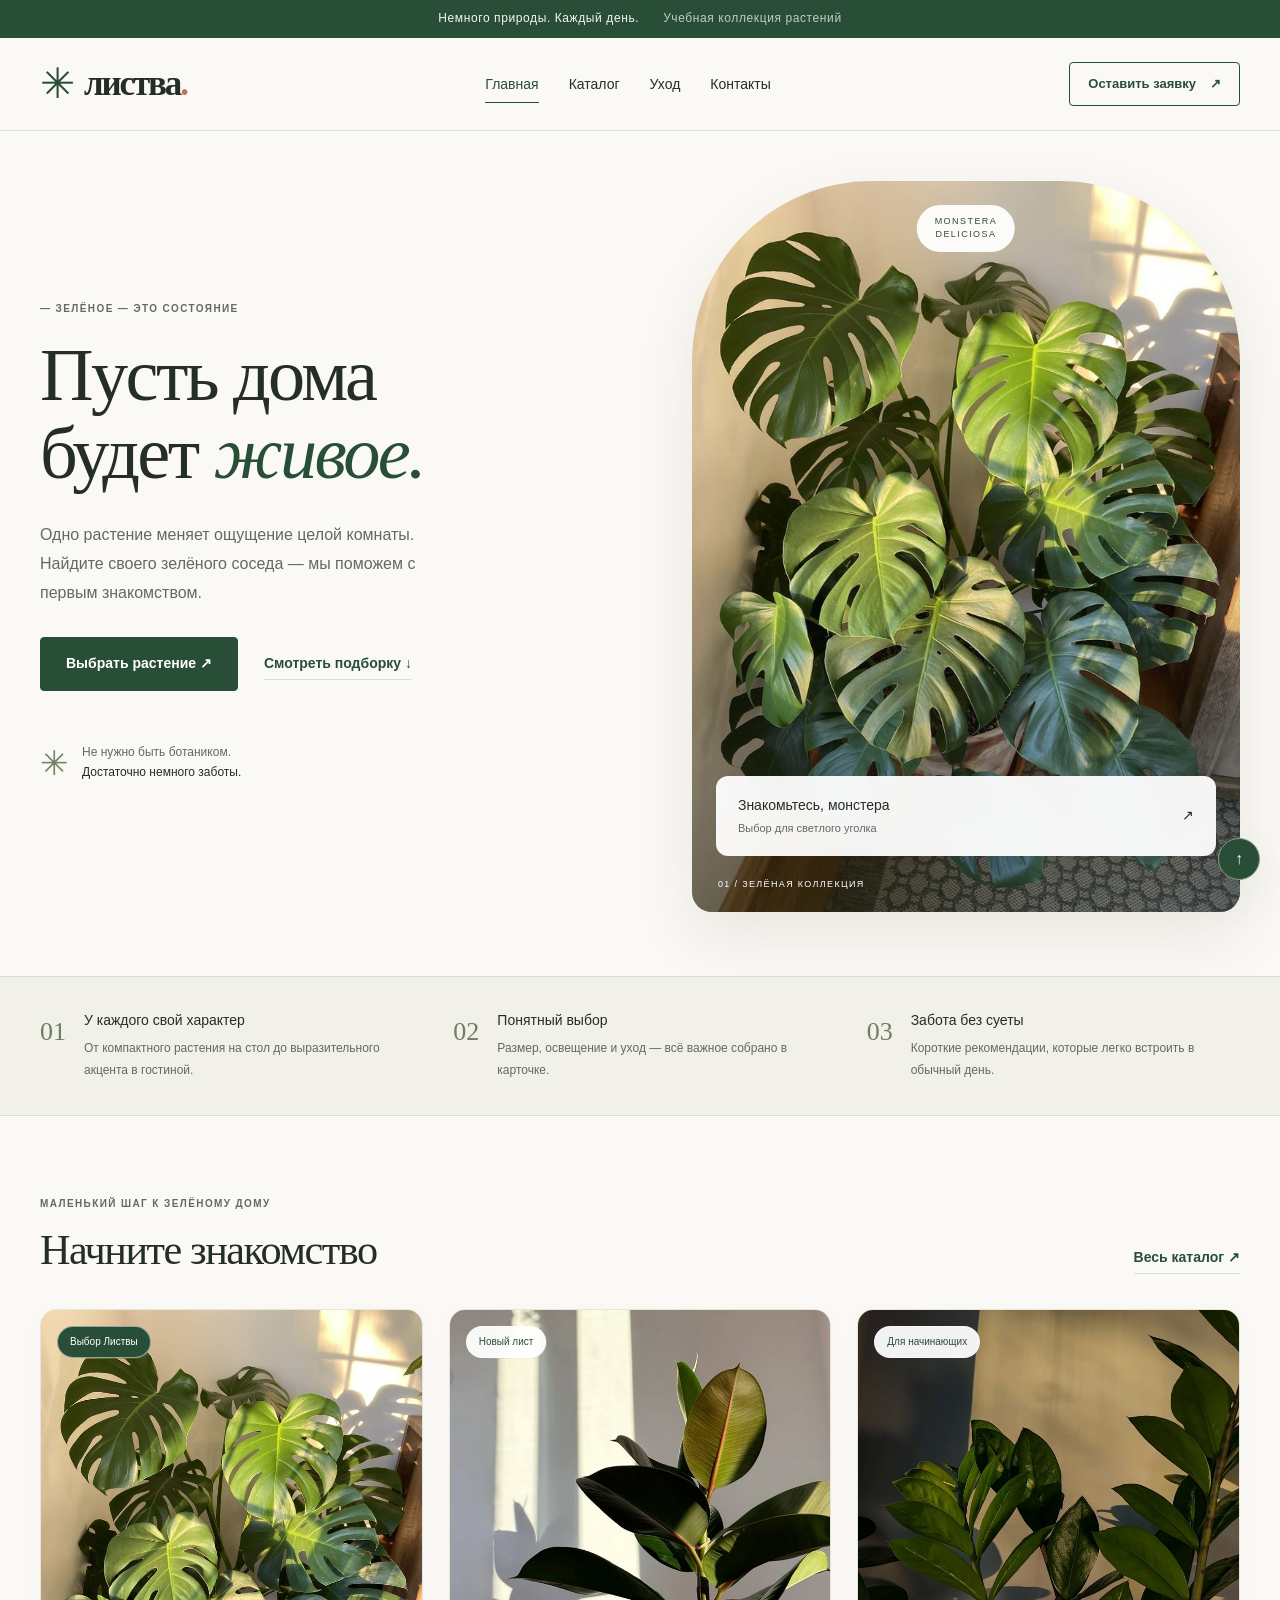
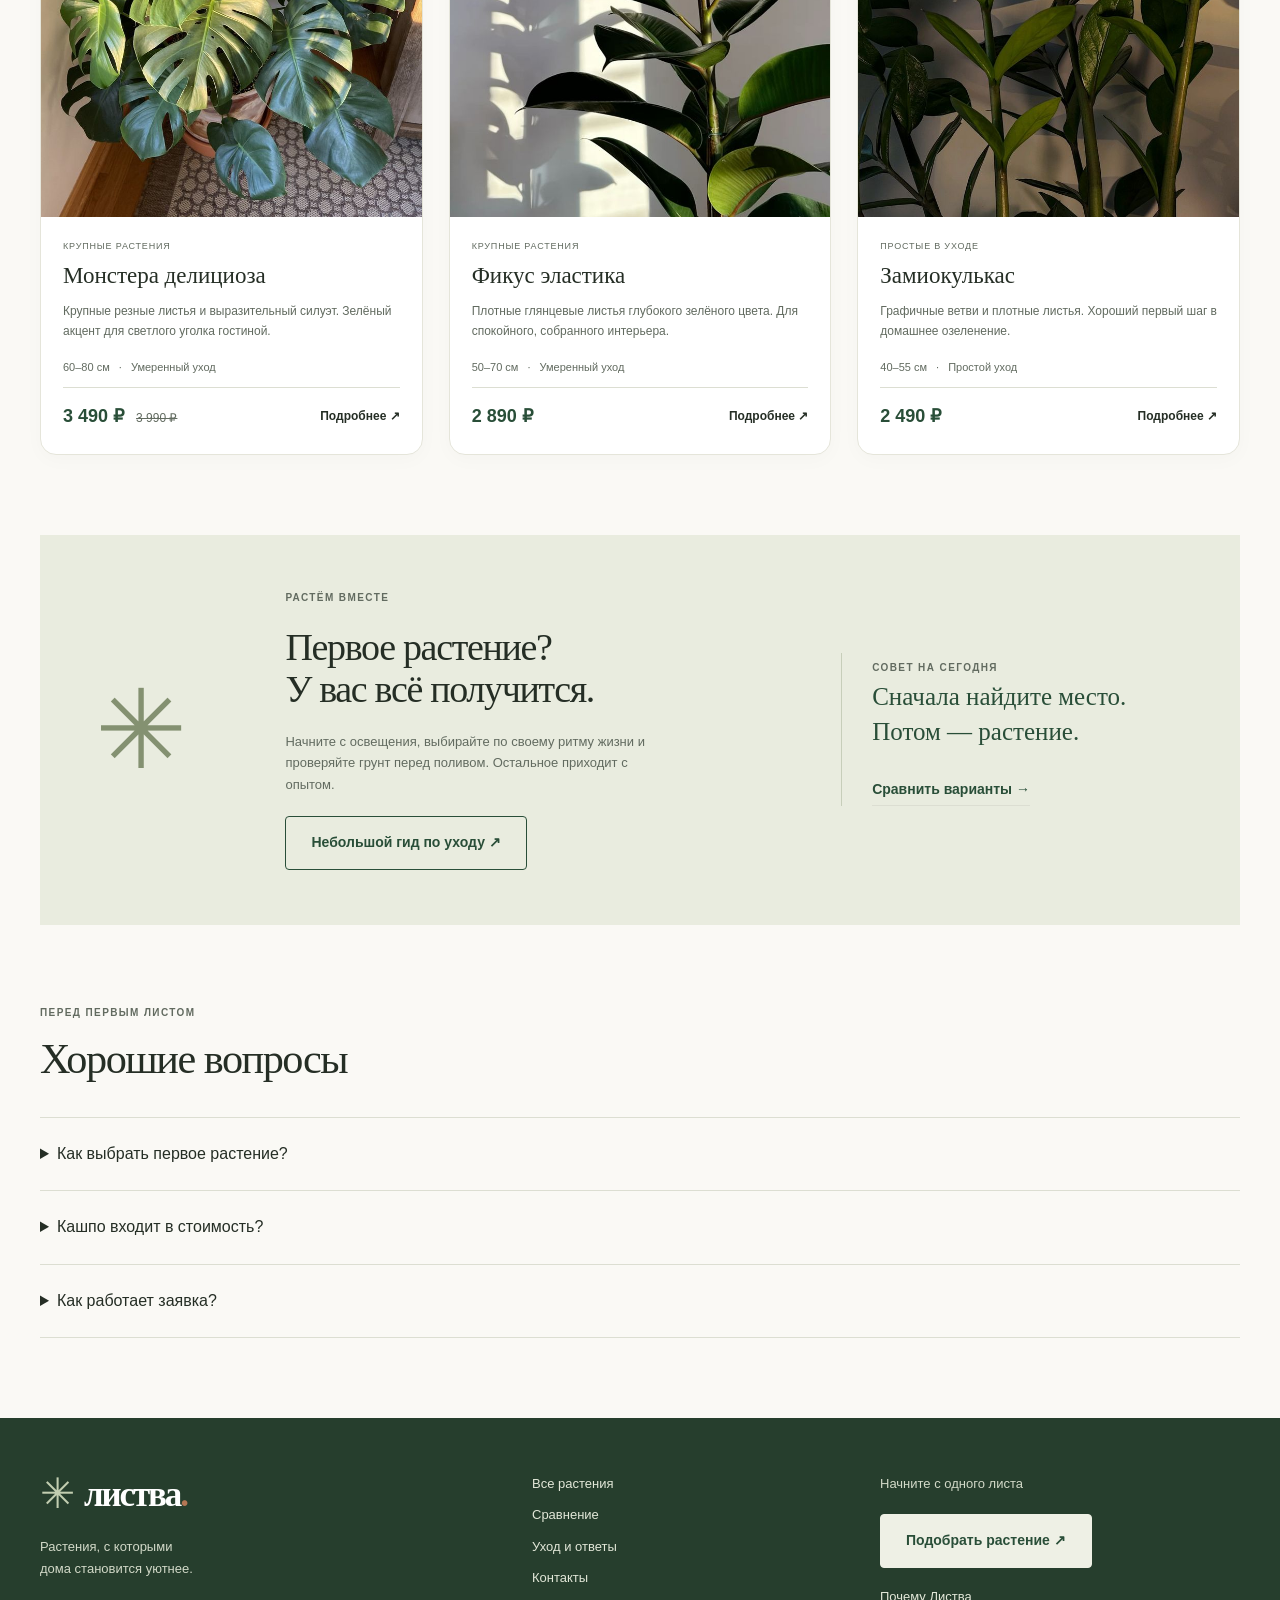
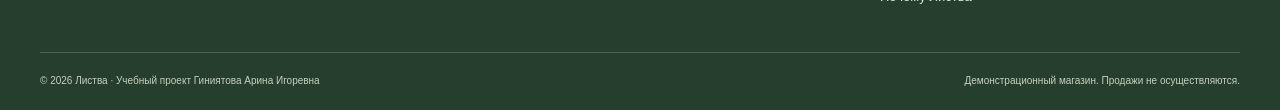
==== index.html @ b4ad2ac4 "Import current HTML and CSS Listva shop from coursework 1" ====
<!DOCTYPE html>
<html lang="ru"><head><meta charset="utf-8"><meta name="viewport" content="width=device-width, initial-scale=1"><title>Растения для вашего дома — Листва</title><meta name="description" content="Листва: учебный магазин комнатных растений. Каталог, рекомендации по уходу и форма заявки."><link rel="icon" href="images/favicon.svg" type="image/svg+xml"><link rel="stylesheet" href="css/style.css"><script src="js/main.js" defer></script></head>
<body id="top"><a class="skip-link" href="#main">Перейти к содержимому</a><div class="announcement">Немного природы. Каждый день. <span>Учебная коллекция растений</span></div><header class="site-header"><div class="container site-header__inner"><a class="brand" href="index.html" aria-label="Листва — на главную"><span class="brand__mark" aria-hidden="true">✳</span> листва<span class="brand__dot">.</span></a><nav class="site-nav" aria-label="Основная навигация"><ul class="site-nav__list"><li><a class="site-nav__link site-nav__link--active" href="index.html" aria-current="page">Главная</a></li><li><a class="site-nav__link" href="catalog.html">Каталог</a></li><li><a class="site-nav__link" href="care.html">Уход</a></li><li><a class="site-nav__link" href="contacts.html">Контакты</a></li></ul></nav><a class="button button--small button--outline" href="order.html">Оставить заявку <span aria-hidden="true">↗</span></a></div></header>
<main id="main"><section class="hero container"><div class="hero__content"><p class="eyebrow"><span aria-hidden="true">—</span> Зелёное — это состояние</p><h1>Пусть дома<br>будет <em>живое.</em></h1><p class="hero__description">Одно растение меняет ощущение целой комнаты. Найдите своего зелёного соседа — мы поможем с первым знакомством.</p><div class="hero__actions"><a class="button" href="catalog.html">Выбрать растение ↗</a><a class="text-link" href="#popular">Смотреть подборку ↓</a></div><div class="hero__note"><span class="hero__note-icon" aria-hidden="true">✳</span><p>Не нужно быть ботаником.<br><strong>Достаточно немного заботы.</strong></p></div></div><div class="hero__art"><span class="hero__art-label">MONSTERA<br>DELICIOSA</span><img class="plant-photo" src="images/monstera.png" width="750" height="1000" alt="Монстера делициоза" data-plant-photo="monstera" decoding="async" fetchpriority="high"><a class="hero__plant-label" href="product.html"><span>Знакомьтесь, монстера<small>Выбор для светлого уголка</small></span><span aria-hidden="true">↗</span></a><span class="hero__art-index">01 / ЗЕЛЁНАЯ КОЛЛЕКЦИЯ</span></div></section><section class="advantages" id="advantages"><div class="container advantages__grid"><h2 class="visually-hidden">Почему Листва</h2><article class="advantage"><span class="advantage__number">01</span><div><h3>У каждого свой характер</h3><p>От компактного растения на стол до выразительного акцента в гостиной.</p></div></article><article class="advantage"><span class="advantage__number">02</span><div><h3>Понятный выбор</h3><p>Размер, освещение и уход — всё важное собрано в карточке.</p></div></article><article class="advantage"><span class="advantage__number">03</span><div><h3>Забота без суеты</h3><p>Короткие рекомендации, которые легко встроить в обычный день.</p></div></article></div></section><section class="section container" id="popular"><div class="section-heading"><div><p class="eyebrow">Маленький шаг к зелёному дому</p><h2>Начните знакомство</h2></div><a class="text-link" href="catalog.html">Весь каталог <span aria-hidden="true">↗</span></a></div><div class="product-grid"><article class="product-card product-card--special"><a class="product-card__image-link" href="product.html"><img class="plant-photo" src="images/monstera.png" alt="Монстера делициоза" width="750" height="1000" loading="lazy" data-plant-photo="monstera" decoding="async"><span class="product-card__badge">Выбор Листвы</span></a><div class="product-card__body"><p class="product-card__category">Крупные растения</p><h3 class="product-card__title"><a href="product.html">Монстера делициоза</a></h3><p class="product-card__description">Крупные резные листья и выразительный силуэт. Зелёный акцент для светлого уголка гостиной.</p><p class="product-card__meta">60–80 см <span aria-hidden="true">·</span> Умеренный уход</p><div class="product-card__bottom"><p class="product-card__price">3 490 ₽ <del>3 990 ₽</del></p><a class="product-card__more" href="product.html" aria-label="Подробнее: Монстера делициоза">Подробнее ↗</a></div></div></article><article class="product-card"><a class="product-card__image-link" href="product-ficus.html"><img class="plant-photo" src="images/ficus.png" alt="Фикус эластика" width="736" height="1308" loading="lazy" data-plant-photo="ficus" decoding="async"><span class="product-card__badge">Новый лист</span></a><div class="product-card__body"><p class="product-card__category">Крупные растения</p><h3 class="product-card__title"><a href="product-ficus.html">Фикус эластика</a></h3><p class="product-card__description">Плотные глянцевые листья глубокого зелёного цвета. Для спокойного, собранного интерьера.</p><p class="product-card__meta">50–70 см <span aria-hidden="true">·</span> Умеренный уход</p><div class="product-card__bottom"><p class="product-card__price">2 890 ₽ </p><a class="product-card__more" href="product-ficus.html" aria-label="Подробнее: Фикус эластика">Подробнее ↗</a></div></div></article><article class="product-card"><a class="product-card__image-link" href="product-zamioculcas.html"><img class="plant-photo" src="images/zamioculcas.png" alt="Замиокулькас" width="736" height="1308" loading="lazy" data-plant-photo="zamioculcas" decoding="async"><span class="product-card__badge">Для начинающих</span></a><div class="product-card__body"><p class="product-card__category">Простые в уходе</p><h3 class="product-card__title"><a href="product-zamioculcas.html">Замиокулькас</a></h3><p class="product-card__description">Графичные ветви и плотные листья. Хороший первый шаг в домашнее озеленение.</p><p class="product-card__meta">40–55 см <span aria-hidden="true">·</span> Простой уход</p><div class="product-card__bottom"><p class="product-card__price">2 490 ₽ </p><a class="product-card__more" href="product-zamioculcas.html" aria-label="Подробнее: Замиокулькас">Подробнее ↗</a></div></div></article></div></section><section class="care-promo container"><div class="care-promo__symbol" aria-hidden="true">✳</div><div><p class="eyebrow">Растём вместе</p><h2>Первое растение?<br>У вас всё получится.</h2><p>Начните с освещения, выбирайте по своему ритму жизни и проверяйте грунт перед поливом. Остальное приходит с опытом.</p><a class="button button--outline" href="care.html">Небольшой гид по уходу ↗</a></div><aside class="care-promo__aside"><span class="eyebrow">Совет на сегодня</span><p>Сначала найдите место.<br>Потом — растение.</p><a class="text-link" href="compare.html">Сравнить варианты →</a></aside></section><section class="section container"><div class="section-heading"><div><p class="eyebrow">Перед первым листом</p><h2>Хорошие вопросы</h2></div></div><div class="faq"><details class="faq__item"><summary>Как выбрать первое растение?</summary><p>Начните с места: оцените освещение, свободное пространство и то, как часто вы готовы проверять грунт. В каталоге есть отдельная подборка растений с простым уходом.</p></details><details class="faq__item"><summary>Кашпо входит в стоимость?</summary><p>В демонстрационном каталоге указана цена растения в транспортировочном горшке. Декоративное кашпо на фотографии показано как пример оформления.</p></details><details class="faq__item"><summary>Как работает заявка?</summary><p>Выберите растение и заполните форму. Это учебный сайт: данные никуда не отправляются, реальный заказ и оплата не создаются.</p></details></div></section></main><footer class="site-footer" id="contacts"><div class="container site-footer__grid"><div><a class="brand brand--light" href="index.html"><span class="brand__mark" aria-hidden="true">✳</span> листва<span class="brand__dot">.</span></a><p>Растения, с которыми<br>дома становится уютнее.</p></div><nav aria-label="Навигация в подвале"><a href="catalog.html">Все растения</a><a href="compare.html">Сравнение</a><a href="care.html">Уход и ответы</a><a href="contacts.html">Контакты</a></nav><div><p class="site-footer__title">Начните с одного листа</p><a class="button button--light" href="order.html">Подобрать растение ↗</a><a href="index.html#advantages">Почему Листва</a></div></div><div class="container site-footer__bottom"><span>© 2026 Листва · Учебный проект Гиниятова Арина Игоревна</span><span>Демонстрационный магазин. Продажи не осуществляются.</span></div></footer><a href="#top" class="back-top" aria-label="Наверх">↑</a><dialog class="info-dialog" id="delivery-dialog" aria-labelledby="delivery-title"><form method="dialog"><button class="info-dialog__close" aria-label="Закрыть окно">×</button></form><p class="eyebrow">Всё начинается с выбора</p><h2 id="delivery-title">Как получить растение</h2><ol class="steps"><li>Посмотрите каталог и сравните условия ухода.</li><li>Откройте форму и выберите растение.</li><li>Проверьте заполнение учебной заявки.</li></ol><p>Это демонстрация интерфейса. Доставки, оплаты и отправки заявки нет.</p><a class="button" href="order.html">Перейти к заявке ↗</a></dialog></body></html>
---- css/style.css ----
/* Листва · КР №1. Собственная раскладка на Flexbox и Grid, без фреймворков. */
:root {
  --color-bg: #faf9f5;
  --color-surface: #fff;
  --color-text: #252e25;
  --color-muted: #626b60;
  --color-primary: #294e38;
  --color-primary-dark: #193824;
  --color-sage: #e9ecdf;
  --color-border: #dcded2;
  --color-accent: #b47654;
  --space-sm: 8px;
  --space-md: 16px;
  --space-lg: 24px;
  --space-xl: 48px;
  --radius-sm: 4px;
  --radius-md: 12px;
  --shadow: 0 15px 50px #20382314;
}
*, *::before, *::after { box-sizing: border-box; }
html { scroll-behavior: smooth; scroll-padding-top: 110px; }
body { margin: 0; background: var(--color-bg); color: var(--color-text); font: 16px/1.65 Arial, Helvetica, sans-serif; }
body:has(dialog:modal) { overflow: hidden; }
h1, h2, h3, p { margin-top: 0; }
h1, h2 { font-family: Georgia, 'Times New Roman', serif; font-weight: 400; line-height: 1.12; letter-spacing: -.035em; }
h2 { font-size: clamp(30px, 3.3vw, 45px); }
h3 { line-height: 1.4; }
em { color: var(--color-primary); font-weight: 400; }
a { color: inherit; text-underline-offset: 5px; }
a:hover { color: var(--color-primary); }
button, input, select, textarea { font: inherit; }
button { cursor: pointer; }
img { display: block; max-width: 100%; height: auto; }
.plant-photo { object-position: var(--photo-position, 50% 50%); }
.plant-photo[data-plant-photo="monstera"] { --photo-position: 50% 45%; }
.plant-photo[data-plant-photo="ficus"] { --photo-position: 58% 52%; }
.plant-photo[data-plant-photo="zamioculcas"] { --photo-position: 50% 40%; }
.plant-photo[data-plant-photo="sansevieria"] { --photo-position: 50% 18%; }
.plant-photo[data-plant-photo="palm"] { --photo-position: 50% 35%; }
.plant-photo[data-plant-photo="pothos"] { --photo-position: 50% 22%; }
:focus-visible { outline: 3px solid var(--color-accent); outline-offset: 5px; }
button:disabled, input:disabled, .button--disabled { opacity: .6; cursor: not-allowed; }
::selection { background: #d7dfc7; }
.container { width: min(1240px, calc(100% - 80px)); margin-inline: auto; }
.visually-hidden { position: absolute; width: 1px; height: 1px; padding: 0; overflow: hidden; clip-path: inset(50%); white-space: nowrap; }
.skip-link { position: fixed; left: 16px; top: -100px; padding: 12px 20px; background: #fff; z-index: 50; }
.skip-link:focus { top: 12px; }
.announcement { padding: 9px 24px; background: var(--color-primary); color: #f6f6ee; text-align: center; font-size: 12px; letter-spacing: .05em; }
.announcement span { margin-left: 20px; opacity: .75; }
.site-header { position: sticky; top: 0; z-index: 20; border-bottom: 1px solid var(--color-border); background: #faf9f5f5; }
.site-header__inner { display: flex; gap: 28px; align-items: center; justify-content: space-between; min-height: 92px; }
.brand { display: inline-flex; align-items: center; gap: 8px; text-decoration: none; font: 700 35px/1 Georgia, serif; letter-spacing: -.06em; white-space: nowrap; }
.brand__mark { font: 42px/1 Georgia, serif; color: var(--color-primary); margin-right: 3px; }
.brand__dot { color: var(--color-accent); margin-left: -8px; }
.site-nav__list { display: flex; gap: 30px; list-style: none; padding: 0; margin: 0; }
.site-nav__link { font-size: 14px; text-decoration: none; padding: 10px 0; border-bottom: 1px solid transparent; }
.site-nav__link:hover, .site-nav__link--active { border-color: var(--color-primary); color: var(--color-primary); }
.button { display: inline-flex; align-items: center; justify-content: center; gap: 24px; border: 1px solid var(--color-primary); padding: 16px 25px; background: var(--color-primary); color: #fff; text-decoration: none; border-radius: var(--radius-sm); font-size: 14px; font-weight: 600; line-height: 1.4; transition: background .2s, transform .2s; }
.button:hover { background: var(--color-primary-dark); color: #fff; transform: translateY(-2px); }
.button--small { padding: 12px 18px; gap: 14px; font-size: 13px; }
.button--outline { background: transparent; color: var(--color-primary); }
.button--light { color: var(--color-primary); background: #eef0e5; border-color: #eef0e5; }
.button--light:hover { background: #fff; color: var(--color-primary); }
.text-link { display: inline-block; border: none; border-bottom: 1px solid var(--color-border); padding: 5px 0; background: none; color: var(--color-primary); text-decoration: none; font-size: 14px; font-weight: 600; line-height: 1.5; }
.text-link:hover { border-color: var(--color-primary); }
.eyebrow { color: var(--color-muted); text-transform: uppercase; letter-spacing: .14em; font-size: 10px; font-weight: 600; line-height: 1.6; margin-bottom: 20px; }
.hero { display: grid; grid-template-columns: 1.08fr 1fr; gap: 60px; align-items: center; padding-block: 50px 64px; }
.hero h1 { font-size: clamp(52px, 5.8vw, 82px); line-height: 1.05; margin-bottom: 28px; }
.hero__description { max-width: 430px; color: var(--color-muted); font-size: 16px; line-height: 1.8; }
.hero__actions { display: flex; gap: 26px; align-items: center; flex-wrap: wrap; margin-top: 30px; }
.hero__note { display: flex; align-items: center; gap: 14px; font-size: 12px; color: var(--color-muted); margin-top: 44px; }
.hero__note p { margin: 0; }
.hero__note strong { font-weight: 400; color: var(--color-text); }
.hero__note-icon { font-size: 34px; color: #758465; }
.hero__art { position: relative; isolation: isolate; background: var(--color-sage); border-radius: 180px 180px 20px 20px; overflow: hidden; box-shadow: 0 24px 60px #44351d18; }
.hero__art::after { content: ''; position: absolute; inset: 50% 0 0; background: linear-gradient(transparent, #18261880); pointer-events: none; }
.hero__art img { width: 100%; aspect-ratio: 3 / 4; object-fit: cover; }
.hero__art-label { position: absolute; left: 50%; top: 24px; transform: translateX(-50%); z-index: 1; padding: 10px 18px; border-radius: 40px; background: #fffffff0; font-size: 9px; letter-spacing: .16em; color: var(--color-primary); line-height: 1.5; text-align: center; }
.hero__plant-label { position: absolute; z-index: 1; bottom: 56px; left: 24px; right: 24px; display: flex; align-items: center; justify-content: space-between; background: #fffffff2; padding: 18px 22px; text-decoration: none; font-size: 14px; border-radius: 12px; box-shadow: var(--shadow); backdrop-filter: blur(12px); }
.hero__plant-label small { display: block; color: var(--color-muted); font-size: 11px; margin-top: 2px; }
.hero__art-index { position: absolute; z-index: 1; left: 26px; bottom: 20px; font-size: 9px; letter-spacing: .15em; color: #fff; }
.advantages { padding: 34px 0; border-block: 1px solid var(--color-border); background: #f1f1e9; }
.advantages__grid { display: grid; grid-template-columns: repeat(3, 1fr); gap: 40px; }
.advantage { display: flex; gap: 18px; }
.advantage__number { font-family: Georgia, serif; font-size: 26px; color: #6e7e60; }
.advantage h3 { margin-bottom: 8px; font-size: 14px; font-weight: 500; }
.advantage p { color: var(--color-muted); margin: 0; font-size: 12px; line-height: 1.8; }
.section { padding-block: 80px; }
.section--top { padding-top: 32px; }
.section-heading { display: flex; align-items: flex-end; justify-content: space-between; gap: 24px; margin-bottom: 35px; }
.section-heading h1, .section-heading h2 { margin-bottom: 0; }
.section-heading .eyebrow { margin-bottom: 14px; }
.product-grid { display: grid; grid-template-columns: repeat(3, minmax(0, 1fr)); gap: 26px; }
.product-grid--two { grid-template-columns: repeat(2, minmax(0, 1fr)); }
.product-card { position: relative; min-width: 0; display: flex; flex-direction: column; background: var(--color-surface); border: 1px solid #e5e5da; border-radius: 16px; overflow: hidden; box-shadow: 0 5px 20px #343c2606; transition: transform .3s, box-shadow .3s, border-color .3s; }
.product-card__image-link { position: relative; display: block; background: #e7dfd0; overflow: hidden; }
.product-card__image-link:focus-visible { outline-offset: -5px; }
.product-card__image-link img { width: 100%; aspect-ratio: 3 / 4; object-fit: cover; transition: transform .65s cubic-bezier(.2,.7,.2,1); }
.product-card__badge { position: absolute; left: 16px; top: 16px; padding: 7px 12px; background: #fffffff0; color: var(--color-primary); border: 1px solid #ffffff80; border-radius: 30px; font-size: 10px; backdrop-filter: blur(10px); }
.product-card--special .product-card__badge { background: var(--color-primary); color: #fff; }
.product-card__body { flex: 1; display: flex; flex-direction: column; padding: 22px; }
.product-card__category { color: var(--color-muted); text-transform: uppercase; letter-spacing: .09em; font-size: 9px; margin-bottom: 7px; }
.product-card__title { font: 400 23px/1.3 Georgia, serif; margin-bottom: 10px; }
.product-card__title a { text-decoration: none; }
.product-card__description { color: var(--color-muted); font-size: 12px; line-height: 1.7; margin-bottom: 16px; }
.product-card__meta { font-size: 11px; color: var(--color-muted); margin-top: auto; }
.product-card__meta span { margin-inline: 6px; }
.product-card__bottom { display: flex; flex-wrap: wrap; gap: 8px; justify-content: space-between; align-items: center; border-top: 1px solid var(--color-border); padding-top: 14px; }
.product-card__price { margin: 0; color: var(--color-primary); font-size: 18px; font-weight: 600; }
del { font: 12px Arial, sans-serif; color: var(--color-muted); margin-left: 7px; }
.product-card__more { text-decoration: none; font-size: 12px; font-weight: 600; }
.care-promo { display: grid; grid-template-columns: .35fr 1.2fr .8fr; gap: 40px; align-items: center; background: var(--color-sage); padding: 55px; }
.care-promo__symbol { color: #849171; font-size: 110px; line-height: 1; }
.care-promo h2 { font-size: 38px; margin-bottom: 20px; }
.care-promo p:not(.eyebrow) { color: var(--color-muted); max-width: 390px; font-size: 13px; }
.care-promo .button { margin-top: 8px; }
.care-promo__aside { border-left: 1px solid #c7ceba; padding-left: 30px; }
.care-promo__aside p:not(.eyebrow) { font: 25px/1.4 Georgia, serif; color: var(--color-primary); }
.faq { border-top: 1px solid var(--color-border); }
.faq__item { border-bottom: 1px solid var(--color-border); padding: 23px 0; }
.faq__item summary { cursor: pointer; font-size: 16px; padding-right: 15px; }
.faq__item p { margin: 16px 0 0; max-width: 800px; color: var(--color-muted); font-size: 14px; }
.site-footer { background: #263e2d; color: #f4f4e9; padding: 55px 0 20px; }
.site-footer__grid { display: grid; grid-template-columns: 1.2fr .8fr 1fr; gap: 60px; padding-bottom: 45px; }
.site-footer .brand__mark { color: #c2ceb1; }
.brand--light { color: #fff; }
.site-footer p { font-size: 13px; color: #d2d9c8; margin: 20px 0; }
.site-footer nav { display: flex; flex-direction: column; gap: 10px; align-items: flex-start; }
.site-footer a:not(.brand):not(.button) { color: #e2e7d8; font-size: 13px; text-decoration: none; }
.site-footer a:hover { color: #fff; text-decoration: underline; }
.site-footer__title { margin-top: 0 !important; }
.site-footer__grid > div:last-child > a:last-child { display: block; margin-top: 18px; }
.site-footer__bottom { display: flex; flex-wrap: wrap; gap: 15px; justify-content: space-between; border-top: 1px solid #51614c; padding-top: 20px; font-size: 10px; color: #c7d0bd; }
.back-top { position: fixed; bottom: 20px; right: 20px; z-index: 10; display: grid; place-items: center; width: 42px; height: 42px; background: var(--color-primary); color: #fff; border: 1px solid #8a9b78; border-radius: 50%; text-decoration: none; box-shadow: var(--shadow); }
.back-top:hover { background: var(--color-primary-dark); color: #fff; }
.info-dialog { width: min(530px, calc(100% - 40px)); border: none; border-radius: var(--radius-md); padding: 44px; background: var(--color-bg); color: var(--color-text); box-shadow: var(--shadow); }
.info-dialog::backdrop { background: #17271db3; backdrop-filter: blur(4px); }
.info-dialog h2 { font-size: 34px; }
.info-dialog p:not(.eyebrow) { font-size: 14px; color: var(--color-muted); }
.info-dialog__close { position: absolute; top: 10px; right: 15px; border: none; background: none; font-size: 28px; color: var(--color-primary); }
.steps { padding-left: 21px; color: var(--color-muted); font-size: 14px; }
.steps li { padding-left: 7px; margin-bottom: 18px; }
.breadcrumbs { margin-bottom: 36px; }
.breadcrumbs__list { display: flex; flex-wrap: wrap; gap: 10px; padding: 0; list-style: none; color: var(--color-muted); font-size: 12px; }
.breadcrumbs__list li + li::before { content: '/'; margin-right: 10px; color: #a1a691; }
.breadcrumbs a { text-decoration: none; }
.page-title { font-size: clamp(42px, 4.6vw, 65px); margin-bottom: 24px; }
.page-intro { max-width: 650px; color: var(--color-muted); font-size: 16px; margin-top: 28px; }
.catalog-layout { display: grid; grid-template-columns: 235px minmax(0, 1fr); gap: 45px; margin-top: 48px; align-items: start; }
.catalog-filter { position: sticky; top: 120px; border-top: 1px solid var(--color-border); padding-top: 22px; }
.catalog-filter h2 { font: 500 18px Arial, sans-serif; margin-bottom: 5px; }
.catalog-filter__note { font-size: 11px; color: var(--color-muted); }
.catalog-filter nav { display: flex; flex-direction: column; gap: 14px; margin: 28px 0; }
.catalog-filter nav a { display: flex; justify-content: space-between; text-decoration: none; font-size: 13px; }
.catalog-filter nav span { color: var(--color-muted); font-size: 10px; }
.catalog-filter__static { padding: 18px 0; border: none; border-top: 1px solid var(--color-border); margin: 0; }
.catalog-filter__static legend { font-size: 13px; padding-top: 12px; }
.catalog-filter__static label { display: block; font-size: 12px; margin-bottom: 12px; }
.catalog-filter__static input { accent-color: var(--color-primary); margin-right: 6px; }
.catalog-section { margin-bottom: 60px; }
.catalog-section__heading { margin-bottom: 24px; }
.catalog-section__heading h2 { font-size: 30px; margin-bottom: 8px; }
.catalog-section__heading p { color: var(--color-muted); font-size: 13px; }
.product-detail { display: grid; grid-template-columns: 1fr 1fr; align-items: center; gap: 65px; }
.product-detail__image { position: relative; display: grid; place-items: center; padding: 16px; background: #eee8dc; border: 1px solid #e1dece; border-radius: 20px; box-shadow: 0 18px 48px #44351d0a; }
.product-detail__image img { width: auto; height: auto; max-width: 100%; max-height: 720px; border-radius: 10px; object-fit: contain; }
.product-detail__badge { position: absolute; left: 30px; top: 30px; background: #fffffff0; color: var(--color-primary); font-size: 11px; padding: 7px 13px; border-radius: 30px; backdrop-filter: blur(10px); }
.product-detail .page-title { font-size: clamp(38px, 4vw, 56px); }
.product-detail__lead { color: var(--color-muted); }
.plant-facts { display: flex; flex-wrap: wrap; gap: 10px; margin: 25px 0; }
.plant-facts span { font-size: 11px; padding: 6px 12px; border: 1px solid var(--color-border); border-radius: 50px; }
.product-detail__price { font-size: 30px; margin-bottom: 5px; }
.muted { color: var(--color-muted); font-size: 13px; }
.product-detail__note { background: #eeeee4; margin-block: 30px; padding: 18px 22px; font-size: 13px; }
.product-detail__note p { margin: 8px 0 0; color: var(--color-muted); }
.specifications { position: relative; overflow-x: auto; }
.specifications__table { width: 100%; border-collapse: collapse; text-align: left; font-size: 14px; }
.specifications__table caption { text-align: left; padding: 0 0 18px; color: var(--color-muted); font-size: 12px; }
.specifications__table th, .specifications__table td { padding: 16px 20px; border-bottom: 1px solid var(--color-border); }
.specifications__table thead { background: var(--color-sage); }
.specifications__table th { font-weight: 500; }
.specifications__table tbody tr:nth-child(even) { background: #f0f0e7; }
.specifications__table td { color: var(--color-muted); }
.care-note { background: var(--color-sage); padding: 35px; }
.care-note h2 { font-size: 30px; }
.care-note p { font-size: 14px; max-width: 850px; color: var(--color-muted); }
.order-layout { display: grid; grid-template-columns: minmax(0, 1.5fr) minmax(250px, 1fr); gap: 70px; margin-top: 50px; align-items: start; }
.request-panel { position: static; width: auto; max-width: none; max-height: none; margin: 0; padding: 0; border: none; background: none; color: inherit; }
.request-panel h2 { font: 500 24px Arial, sans-serif; }
.order-form { display: grid; grid-template-columns: 1fr 1fr; gap: 24px 20px; margin-top: 32px; }
.order-form__field { min-width: 0; }
.order-form__field:has(textarea), .order-form__field--full, .order-form__actions { grid-column: 1 / -1; }
.order-form__label { display: block; font-size: 13px; margin-bottom: 8px; }
.order-form__input { display: block; width: 100%; padding: 12px 14px; border: 1px solid #afb6a5; border-radius: var(--radius-sm); background: #fff; color: var(--color-text); font-size: 14px; min-height: 48px; }
.order-form__input:hover { border-color: var(--color-primary); }
.order-form__input:focus-visible { outline: 2px solid var(--color-primary); outline-offset: 2px; }
.order-form__input:user-invalid { border-color: #9e342f; }
.order-form__input::placeholder { color: #73796e; }
textarea.order-form__input { resize: vertical; }
.order-form__hint { display: block; color: var(--color-muted); font-size: 11px; margin-top: 6px; }
.order-form__consent { display: flex; align-items: flex-start; gap: 12px; font-size: 12px; color: var(--color-muted); }
.order-form__consent input { flex-shrink: 0; width: 18px; height: 18px; accent-color: var(--color-primary); margin: 2px 0 0; }
.privacy { font-size: 12px; color: var(--color-muted); }
.privacy summary { cursor: pointer; }
.privacy p { margin: 12px 0 0; }
.order-form__actions { display: flex; flex-wrap: wrap; gap: 20px; align-items: center; }
.order-aside { padding: 38px; background: var(--color-sage); }
.order-aside h2 { font-size: 36px; }
.order-aside__note { font-size: 11px; color: var(--color-muted); border-top: 1px solid #c8cdbb; padding-top: 20px; margin-top: 28px; }
.order-result { background: var(--color-sage); padding: 40px; }
.request-panel[open] + .order-result { display: none; }
.order-result__icon { font-size: 40px; color: var(--color-primary); }
.guide-grid { display: grid; grid-template-columns: repeat(3, minmax(0, 1fr)); gap: 24px; margin-top: 35px; }
.guide-card { background: var(--color-sage); padding: 30px; }
.guide-card h3 { font: 27px/1.2 Georgia, serif; }
.guide-card p:not(.eyebrow) { color: var(--color-muted); font-size: 13px; }
.contact-layout { display: grid; grid-template-columns: 1.3fr .8fr; gap: 100px; }
.contact-layout > section > p { color: var(--color-muted); }
.contact-list { display: grid; grid-template-columns: 130px 1fr; gap: 18px; font-size: 14px; margin: 35px 0; }
.contact-list dt { font-weight: 600; }
.contact-list dd { margin: 0; }
.contact-list small { display: block; color: var(--color-muted); font-size: 11px; margin-top: 5px; }
.contact-card { background: var(--color-sage); padding: 40px; align-self: start; }
.contact-card > span { color: var(--color-primary); font-size: 70px; }
.contact-card h2 { font-size: 35px; }
.contact-card p { font-size: 14px; color: var(--color-muted); }
.contact-card .text-link { display: table; margin-top: 16px; }
/* Basic responsive behavior also keeps the static coursework usable on a phone. */
@media (max-width: 1050px) {
  .container { width: calc(100% - 48px); }
  .site-nav__list { gap: 18px; }
  .hero { gap: 30px; }
  .hero h1 { font-size: 64px; }
  .care-promo { grid-template-columns: 1.2fr 1fr; padding: 35px; }
  .care-promo__symbol { display: none; }
  .catalog-layout { grid-template-columns: 200px minmax(0, 1fr); gap: 25px; }
  .product-detail { gap: 35px; }
  .order-layout { gap: 35px; }
  .contact-layout { gap: 45px; }
}
@media (max-width: 760px) {
  html { scroll-padding-top: 150px; }
  .container { width: calc(100% - 36px); }
  .announcement { font-size: 10px; }
  .announcement span { display: none; }
  .site-header__inner { flex-wrap: wrap; padding-block: 14px; gap: 16px 8px; min-height: auto; }
  .brand { font-size: 30px; }
  .brand__mark { font-size: 34px; }
  .site-nav { order: 3; width: 100%; }
  .site-nav__list { justify-content: space-between; gap: 14px; }
  .site-nav__link { font-size: 12px; }
  .site-header .button { font-size: 11px; padding: 10px 12px; }
  .hero { grid-template-columns: 1fr; padding-block: 40px; gap: 35px; }
  .hero h1 { font-size: clamp(54px, 12vw, 74px); }
  .hero__description { max-width: 100%; }
  .hero__art { max-width: 500px; width: 100%; margin: auto; }
  .hero__note { margin-top: 25px; }
  .advantages__grid, .guide-grid { grid-template-columns: 1fr; gap: 24px; }
  .advantage { gap: 20px; }
  .section { padding-block: 50px; }
  .section--top { padding-top: 25px; }
  .section-heading { align-items: flex-start; flex-direction: column; gap: 18px; }
  .product-grid, .product-grid--two { grid-template-columns: repeat(2, minmax(0, 1fr)); gap: 25px 16px; }
  .product-card__title { font-size: 21px; }
  .product-card__body { padding: 18px 14px; }
  .product-card__description { font-size: 11px; }
  .product-card__badge { font-size: 9px; left: 10px; top: 10px; padding: 5px 9px; }
  .product-card__price { font-size: 14px; }
  .product-card__price del { display: block; margin: 3px 0 0; }
  .product-card__more { font-size: 11px; }
  .care-promo { grid-template-columns: 1fr; padding: 30px; gap: 30px; }
  .care-promo h2 { font-size: 34px; }
  .care-promo__aside { border-left: 0; border-top: 1px solid #c7ceba; padding: 25px 0 0; }
  .site-footer__grid { grid-template-columns: 1fr 1fr; gap: 35px; }
  .site-footer__grid > div:first-child { grid-column: 1 / -1; }
  .site-footer__bottom { font-size: 9px; }
  .catalog-layout, .product-detail, .order-layout, .contact-layout { grid-template-columns: 1fr; gap: 30px; }
  .catalog-filter { position: static; background: var(--color-sage); padding: 25px; }
  .catalog-filter nav { margin: 20px 0; }
  .page-title { font-size: clamp(40px, 9vw, 60px); }
  .product-detail__image { max-width: 500px; width: 100%; margin: auto; }
  .specifications__table { font-size: 12px; min-width: 420px; }
  .specifications__table th, .specifications__table td { padding: 12px; }
  .order-form { grid-template-columns: 1fr; }
  .contact-list { grid-template-columns: 1fr; gap: 5px; }
  .contact-list dd { margin-bottom: 15px; }
  .info-dialog { padding: 35px 25px; }
}
@media (max-width: 400px) {
  .product-grid, .product-grid--two { grid-template-columns: 1fr; }
  .product-card__body { padding: 22px; }
  .hero__actions { gap: 18px; }
  .site-footer__grid { grid-template-columns: 1fr; }
}
@media (hover: hover) and (prefers-reduced-motion: no-preference) {
  .product-card:hover { transform: translateY(-5px); border-color: #cbd4c0; box-shadow: 0 18px 38px #293c2612; }
  .product-card:hover .product-card__image-link img { transform: scale(1.035); }
}
@media (prefers-reduced-motion: reduce) {
  html { scroll-behavior: auto; }
  *, *::before, *::after { transition: none !important; }
}
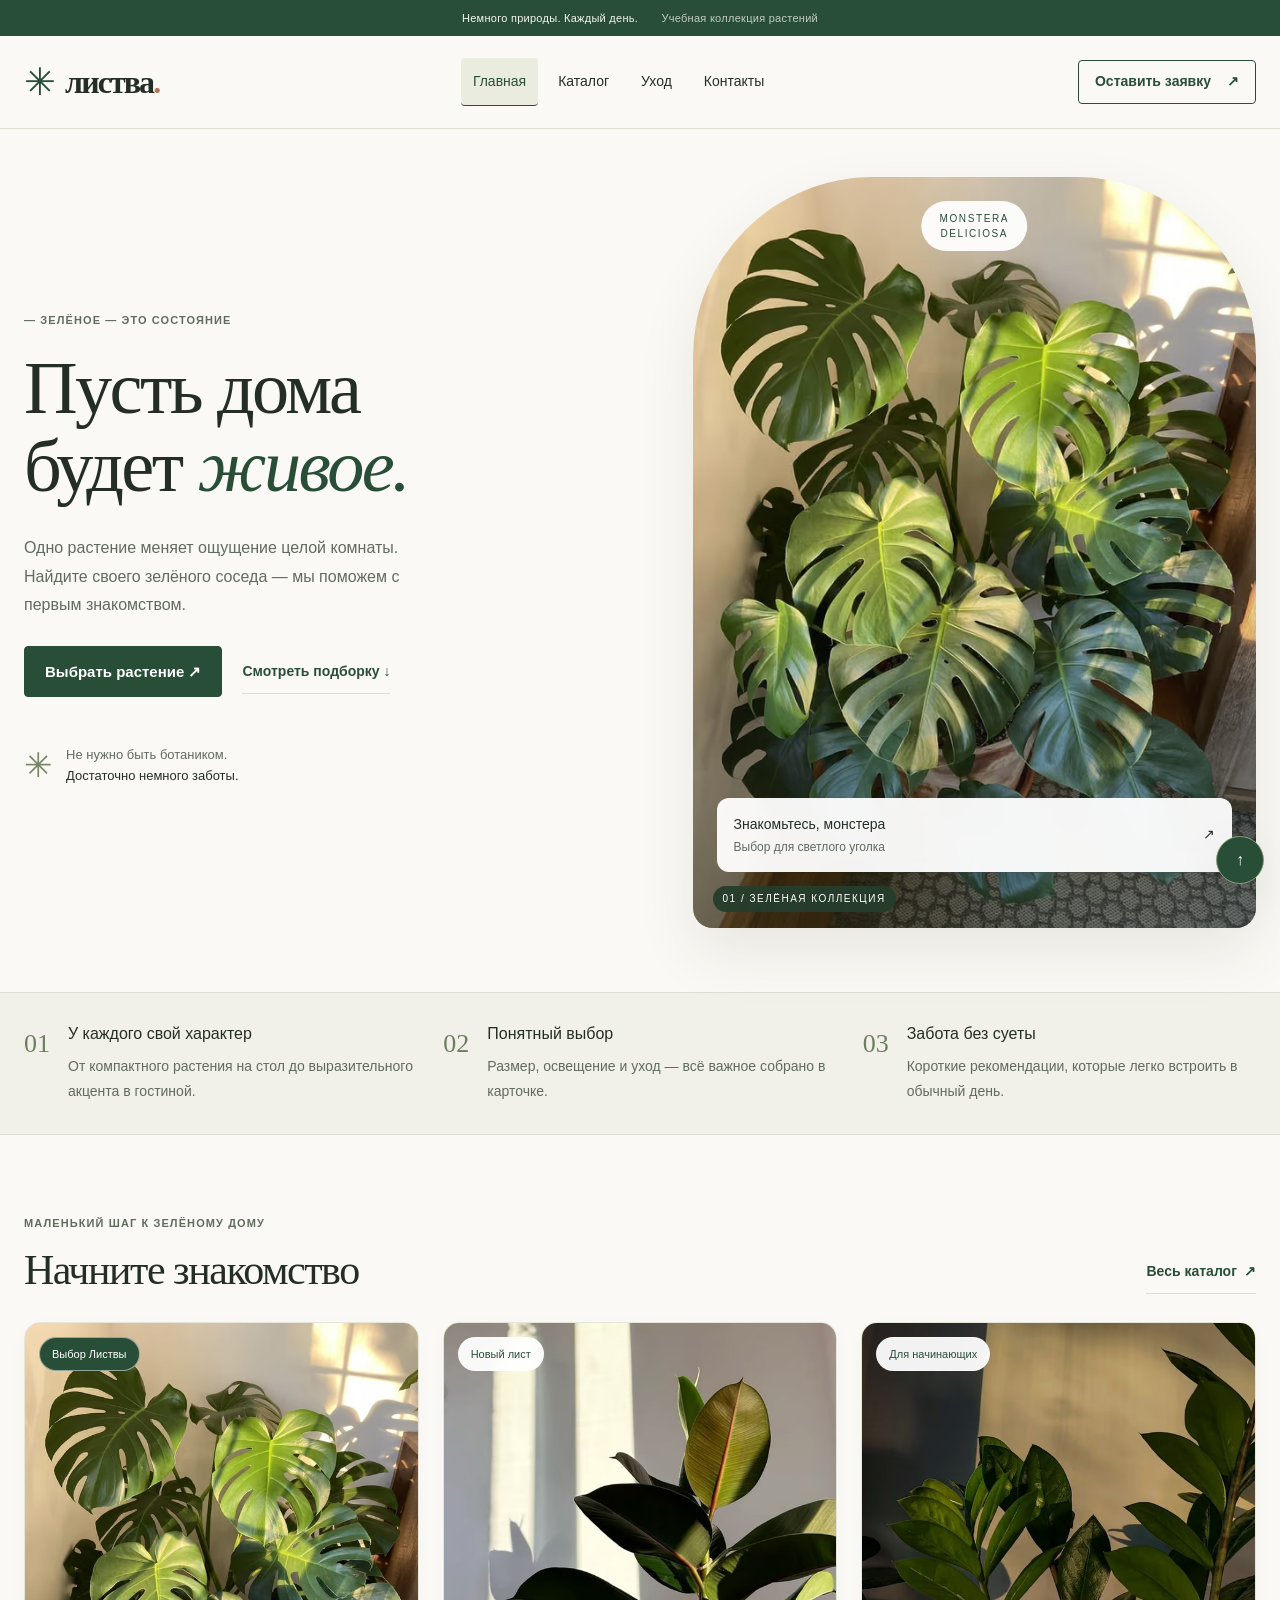
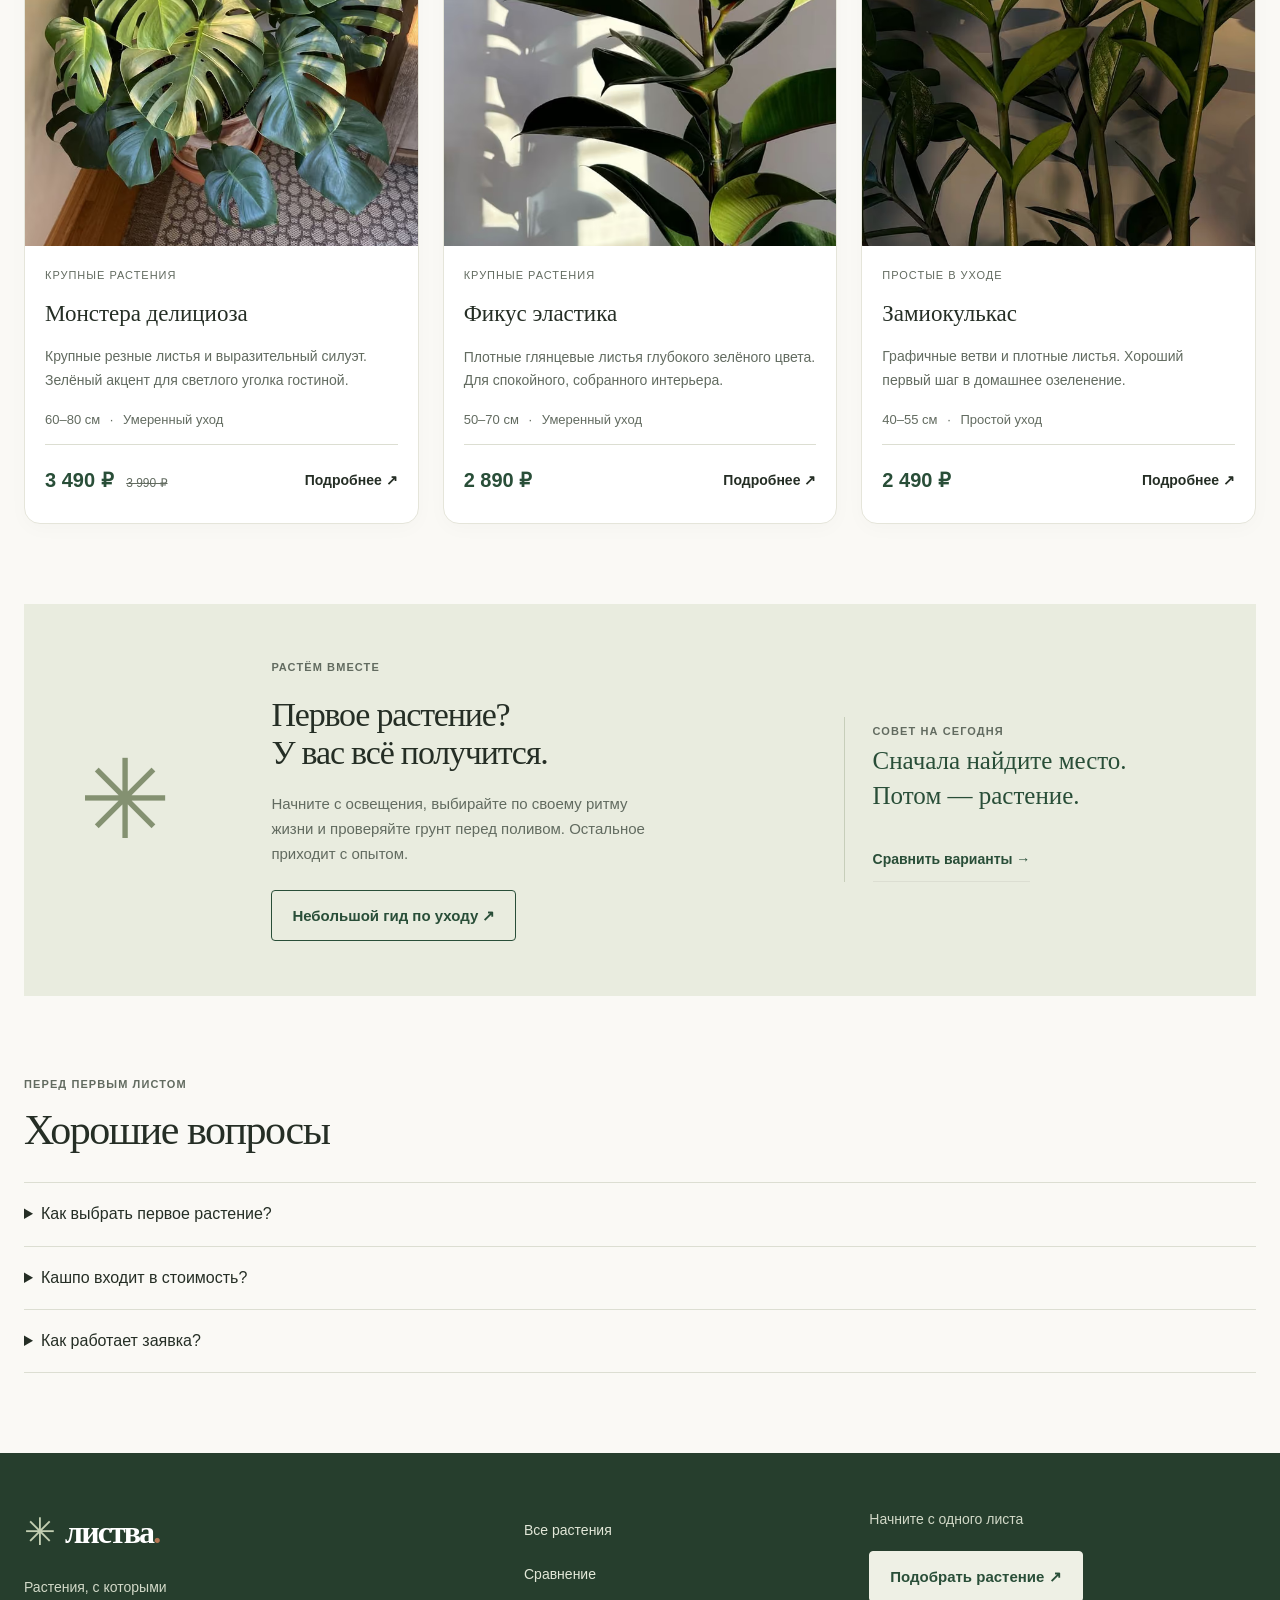
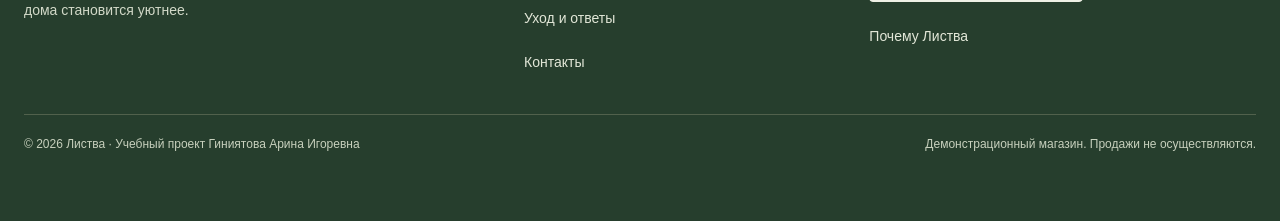
==== commit 1bbdca99: "Add mobile-first layouts, native navigation and responsive images" ====
--- a/index.html
+++ b/index.html
@@ -1,4 +1,150 @@
 <!DOCTYPE html>
-<html lang="ru"><head><meta charset="utf-8"><meta name="viewport" content="width=device-width, initial-scale=1"><title>Растения для вашего дома — Листва</title><meta name="description" content="Листва: учебный магазин комнатных растений. Каталог, рекомендации по уходу и форма заявки."><link rel="icon" href="images/favicon.svg" type="image/svg+xml"><link rel="stylesheet" href="css/style.css"><script src="js/main.js" defer></script></head>
-<body id="top"><a class="skip-link" href="#main">Перейти к содержимому</a><div class="announcement">Немного природы. Каждый день. <span>Учебная коллекция растений</span></div><header class="site-header"><div class="container site-header__inner"><a class="brand" href="index.html" aria-label="Листва — на главную"><span class="brand__mark" aria-hidden="true">✳</span> листва<span class="brand__dot">.</span></a><nav class="site-nav" aria-label="Основная навигация"><ul class="site-nav__list"><li><a class="site-nav__link site-nav__link--active" href="index.html" aria-current="page">Главная</a></li><li><a class="site-nav__link" href="catalog.html">Каталог</a></li><li><a class="site-nav__link" href="care.html">Уход</a></li><li><a class="site-nav__link" href="contacts.html">Контакты</a></li></ul></nav><a class="button button--small button--outline" href="order.html">Оставить заявку <span aria-hidden="true">↗</span></a></div></header>
-<main id="main"><section class="hero container"><div class="hero__content"><p class="eyebrow"><span aria-hidden="true">—</span> Зелёное — это состояние</p><h1>Пусть дома<br>будет <em>живое.</em></h1><p class="hero__description">Одно растение меняет ощущение целой комнаты. Найдите своего зелёного соседа — мы поможем с первым знакомством.</p><div class="hero__actions"><a class="button" href="catalog.html">Выбрать растение ↗</a><a class="text-link" href="#popular">Смотреть подборку ↓</a></div><div class="hero__note"><span class="hero__note-icon" aria-hidden="true">✳</span><p>Не нужно быть ботаником.<br><strong>Достаточно немного заботы.</strong></p></div></div><div class="hero__art"><span class="hero__art-label">MONSTERA<br>DELICIOSA</span><img class="plant-photo" src="images/monstera.png" width="750" height="1000" alt="Монстера делициоза" data-plant-photo="monstera" decoding="async" fetchpriority="high"><a class="hero__plant-label" href="product.html"><span>Знакомьтесь, монстера<small>Выбор для светлого уголка</small></span><span aria-hidden="true">↗</span></a><span class="hero__art-index">01 / ЗЕЛЁНАЯ КОЛЛЕКЦИЯ</span></div></section><section class="advantages" id="advantages"><div class="container advantages__grid"><h2 class="visually-hidden">Почему Листва</h2><article class="advantage"><span class="advantage__number">01</span><div><h3>У каждого свой характер</h3><p>От компактного растения на стол до выразительного акцента в гостиной.</p></div></article><article class="advantage"><span class="advantage__number">02</span><div><h3>Понятный выбор</h3><p>Размер, освещение и уход — всё важное собрано в карточке.</p></div></article><article class="advantage"><span class="advantage__number">03</span><div><h3>Забота без суеты</h3><p>Короткие рекомендации, которые легко встроить в обычный день.</p></div></article></div></section><section class="section container" id="popular"><div class="section-heading"><div><p class="eyebrow">Маленький шаг к зелёному дому</p><h2>Начните знакомство</h2></div><a class="text-link" href="catalog.html">Весь каталог <span aria-hidden="true">↗</span></a></div><div class="product-grid"><article class="product-card product-card--special"><a class="product-card__image-link" href="product.html"><img class="plant-photo" src="images/monstera.png" alt="Монстера делициоза" width="750" height="1000" loading="lazy" data-plant-photo="monstera" decoding="async"><span class="product-card__badge">Выбор Листвы</span></a><div class="product-card__body"><p class="product-card__category">Крупные растения</p><h3 class="product-card__title"><a href="product.html">Монстера делициоза</a></h3><p class="product-card__description">Крупные резные листья и выразительный силуэт. Зелёный акцент для светлого уголка гостиной.</p><p class="product-card__meta">60–80 см <span aria-hidden="true">·</span> Умеренный уход</p><div class="product-card__bottom"><p class="product-card__price">3 490 ₽ <del>3 990 ₽</del></p><a class="product-card__more" href="product.html" aria-label="Подробнее: Монстера делициоза">Подробнее ↗</a></div></div></article><article class="product-card"><a class="product-card__image-link" href="product-ficus.html"><img class="plant-photo" src="images/ficus.png" alt="Фикус эластика" width="736" height="1308" loading="lazy" data-plant-photo="ficus" decoding="async"><span class="product-card__badge">Новый лист</span></a><div class="product-card__body"><p class="product-card__category">Крупные растения</p><h3 class="product-card__title"><a href="product-ficus.html">Фикус эластика</a></h3><p class="product-card__description">Плотные глянцевые листья глубокого зелёного цвета. Для спокойного, собранного интерьера.</p><p class="product-card__meta">50–70 см <span aria-hidden="true">·</span> Умеренный уход</p><div class="product-card__bottom"><p class="product-card__price">2 890 ₽ </p><a class="product-card__more" href="product-ficus.html" aria-label="Подробнее: Фикус эластика">Подробнее ↗</a></div></div></article><article class="product-card"><a class="product-card__image-link" href="product-zamioculcas.html"><img class="plant-photo" src="images/zamioculcas.png" alt="Замиокулькас" width="736" height="1308" loading="lazy" data-plant-photo="zamioculcas" decoding="async"><span class="product-card__badge">Для начинающих</span></a><div class="product-card__body"><p class="product-card__category">Простые в уходе</p><h3 class="product-card__title"><a href="product-zamioculcas.html">Замиокулькас</a></h3><p class="product-card__description">Графичные ветви и плотные листья. Хороший первый шаг в домашнее озеленение.</p><p class="product-card__meta">40–55 см <span aria-hidden="true">·</span> Простой уход</p><div class="product-card__bottom"><p class="product-card__price">2 490 ₽ </p><a class="product-card__more" href="product-zamioculcas.html" aria-label="Подробнее: Замиокулькас">Подробнее ↗</a></div></div></article></div></section><section class="care-promo container"><div class="care-promo__symbol" aria-hidden="true">✳</div><div><p class="eyebrow">Растём вместе</p><h2>Первое растение?<br>У вас всё получится.</h2><p>Начните с освещения, выбирайте по своему ритму жизни и проверяйте грунт перед поливом. Остальное приходит с опытом.</p><a class="button button--outline" href="care.html">Небольшой гид по уходу ↗</a></div><aside class="care-promo__aside"><span class="eyebrow">Совет на сегодня</span><p>Сначала найдите место.<br>Потом — растение.</p><a class="text-link" href="compare.html">Сравнить варианты →</a></aside></section><section class="section container"><div class="section-heading"><div><p class="eyebrow">Перед первым листом</p><h2>Хорошие вопросы</h2></div></div><div class="faq"><details class="faq__item"><summary>Как выбрать первое растение?</summary><p>Начните с места: оцените освещение, свободное пространство и то, как часто вы готовы проверять грунт. В каталоге есть отдельная подборка растений с простым уходом.</p></details><details class="faq__item"><summary>Кашпо входит в стоимость?</summary><p>В демонстрационном каталоге указана цена растения в транспортировочном горшке. Декоративное кашпо на фотографии показано как пример оформления.</p></details><details class="faq__item"><summary>Как работает заявка?</summary><p>Выберите растение и заполните форму. Это учебный сайт: данные никуда не отправляются, реальный заказ и оплата не создаются.</p></details></div></section></main><footer class="site-footer" id="contacts"><div class="container site-footer__grid"><div><a class="brand brand--light" href="index.html"><span class="brand__mark" aria-hidden="true">✳</span> листва<span class="brand__dot">.</span></a><p>Растения, с которыми<br>дома становится уютнее.</p></div><nav aria-label="Навигация в подвале"><a href="catalog.html">Все растения</a><a href="compare.html">Сравнение</a><a href="care.html">Уход и ответы</a><a href="contacts.html">Контакты</a></nav><div><p class="site-footer__title">Начните с одного листа</p><a class="button button--light" href="order.html">Подобрать растение ↗</a><a href="index.html#advantages">Почему Листва</a></div></div><div class="container site-footer__bottom"><span>© 2026 Листва · Учебный проект Гиниятова Арина Игоревна</span><span>Демонстрационный магазин. Продажи не осуществляются.</span></div></footer><a href="#top" class="back-top" aria-label="Наверх">↑</a><dialog class="info-dialog" id="delivery-dialog" aria-labelledby="delivery-title"><form method="dialog"><button class="info-dialog__close" aria-label="Закрыть окно">×</button></form><p class="eyebrow">Всё начинается с выбора</p><h2 id="delivery-title">Как получить растение</h2><ol class="steps"><li>Посмотрите каталог и сравните условия ухода.</li><li>Откройте форму и выберите растение.</li><li>Проверьте заполнение учебной заявки.</li></ol><p>Это демонстрация интерфейса. Доставки, оплаты и отправки заявки нет.</p><a class="button" href="order.html">Перейти к заявке ↗</a></dialog></body></html>+<html lang="ru">
+<head><meta charset="utf-8"><meta name="viewport" content="width=device-width, initial-scale=1"><title>Растения для вашего дома — Листва</title><meta name="description" content="Листва: учебный магазин комнатных растений. Каталог, рекомендации по уходу и форма заявки."><link rel="icon" href="images/favicon.svg" type="image/svg+xml"><link rel="stylesheet" href="css/style.css"><link rel="stylesheet" href="css/responsive.css"><script src="js/main.js" defer></script>
+</head>
+<body id="top"><a class="skip-link" href="#main">Перейти к содержимому</a>
+<div class="announcement">Немного природы. Каждый день. <span>Учебная коллекция растений</span>
+</div>
+<header class="site-header">
+<div class="container site-header__inner"><a class="brand" href="index.html" aria-label="Листва — на главную"><span class="brand__mark" aria-hidden="true">✳</span> листва<span class="brand__dot">.</span></a>
+<nav class="site-nav site-nav--desktop" aria-label="Основная навигация">
+<ul class="site-nav__list">
+<li><a class="site-nav__link site-nav__link--active" href="index.html" aria-current="page">Главная</a>
+</li>
+<li><a class="site-nav__link" href="catalog.html">Каталог</a>
+</li>
+<li><a class="site-nav__link" href="care.html">Уход</a>
+</li>
+<li><a class="site-nav__link" href="contacts.html">Контакты</a>
+</li>
+</ul>
+</nav>
+<details class="site-menu">
+<summary><span>Меню</span><span class="site-menu__icon" aria-hidden="true">☰</span>
+</summary>
+<nav class="site-nav site-nav--mobile" aria-label="Мобильная навигация">
+<ul class="site-nav__list">
+<li><a class="site-nav__link site-nav__link--active" href="index.html" aria-current="page">Главная</a>
+</li>
+<li><a class="site-nav__link" href="catalog.html">Каталог</a>
+</li>
+<li><a class="site-nav__link" href="care.html">Уход</a>
+</li>
+<li><a class="site-nav__link" href="contacts.html">Контакты</a>
+</li>
+<li><a class="site-nav__link" href="order.html">Оставить заявку ↗</a>
+</li>
+</ul>
+</nav>
+</details><a class="button button--small button--outline" href="order.html">Оставить заявку <span aria-hidden="true">↗</span></a>
+</div>
+</header>
+<main id="main" tabindex="-1">
+<section class="hero container">
+<div class="hero__content"><p class="eyebrow"><span aria-hidden="true">—</span> Зелёное — это состояние</p><h1>Пусть дома<br>будет <em>живое.</em></h1><p class="hero__description">Одно растение меняет ощущение целой комнаты. Найдите своего зелёного соседа — мы поможем с первым знакомством.</p>
+<div class="hero__actions"><a class="button" href="catalog.html">Выбрать растение ↗</a><a class="text-link" href="#popular">Смотреть подборку ↓</a>
+</div>
+<div class="hero__note"><span class="hero__note-icon" aria-hidden="true">✳</span><p>Не нужно быть ботаником.<br><strong>Достаточно немного заботы.</strong></p>
+</div>
+</div>
+<div class="hero__art"><span class="hero__art-label">MONSTERA<br>DELICIOSA</span>
+<picture class="plant-picture"><source type="image/avif" srcset="images/monstera-360.avif 360w, images/monstera-640.avif 640w, images/monstera-750.avif 750w" sizes="(min-width: 1280px) 567px, (min-width: 1024px) 44vw, (min-width: 640px) 500px, calc(100vw - 32px)"><img class="plant-photo" src="images/monstera-640.webp" width="750" height="1000" alt="Монстера делициоза" data-plant-photo="monstera" decoding="async" fetchpriority="high" srcset="images/monstera-360.webp 360w, images/monstera-640.webp 640w, images/monstera-750.webp 750w" sizes="(min-width: 1280px) 567px, (min-width: 1024px) 44vw, (min-width: 640px) 500px, calc(100vw - 32px)">
+</picture><a class="hero__plant-label" href="product.html"><span>Знакомьтесь, монстера<small>Выбор для светлого уголка</small></span><span aria-hidden="true">↗</span></a><span class="hero__art-index">01 / ЗЕЛЁНАЯ КОЛЛЕКЦИЯ</span>
+</div>
+</section>
+<section class="advantages" id="advantages">
+<div class="container advantages__grid"><h2 class="visually-hidden">Почему Листва</h2>
+<article class="advantage"><span class="advantage__number">01</span>
+<div><h3>У каждого свой характер</h3><p>От компактного растения на стол до выразительного акцента в гостиной.</p>
+</div>
+</article>
+<article class="advantage"><span class="advantage__number">02</span>
+<div><h3>Понятный выбор</h3><p>Размер, освещение и уход — всё важное собрано в карточке.</p>
+</div>
+</article>
+<article class="advantage"><span class="advantage__number">03</span>
+<div><h3>Забота без суеты</h3><p>Короткие рекомендации, которые легко встроить в обычный день.</p>
+</div>
+</article>
+</div>
+</section>
+<section class="section container" id="popular">
+<div class="section-heading">
+<div><p class="eyebrow">Маленький шаг к зелёному дому</p><h2>Начните знакомство</h2>
+</div><a class="text-link" href="catalog.html">Весь каталог <span aria-hidden="true">↗</span></a>
+</div>
+<div class="product-grid">
+<article class="product-card product-card--special"><a class="product-card__image-link" href="product.html">
+<picture class="plant-picture"><source type="image/avif" srcset="images/monstera-360.avif 360w, images/monstera-640.avif 640w, images/monstera-750.avif 750w" sizes="(min-width: 1280px) 393px, (min-width: 1024px) 30vw, (min-width: 640px) calc((100vw - 72px) / 2), calc(100vw - 32px)"><img class="plant-photo" src="images/monstera-640.webp" alt="Монстера делициоза" width="750" height="1000" loading="lazy" data-plant-photo="monstera" decoding="async" srcset="images/monstera-360.webp 360w, images/monstera-640.webp 640w, images/monstera-750.webp 750w" sizes="(min-width: 1280px) 393px, (min-width: 1024px) 30vw, (min-width: 640px) calc((100vw - 72px) / 2), calc(100vw - 32px)">
+</picture><span class="product-card__badge">Выбор Листвы</span></a>
+<div class="product-card__body"><p class="product-card__category">Крупные растения</p><h3 class="product-card__title"><a href="product.html">Монстера делициоза</a></h3><p class="product-card__description">Крупные резные листья и выразительный силуэт. Зелёный акцент для светлого уголка гостиной.</p><p class="product-card__meta">60–80 см <span aria-hidden="true">·</span> Умеренный уход</p>
+<div class="product-card__bottom"><p class="product-card__price">3 490 ₽ <del>3 990 ₽</del></p><a class="product-card__more" href="product.html" aria-label="Подробнее: Монстера делициоза">Подробнее ↗</a>
+</div>
+</div>
+</article>
+<article class="product-card"><a class="product-card__image-link" href="product-ficus.html">
+<picture class="plant-picture"><source type="image/avif" srcset="images/ficus-360.avif 360w, images/ficus-640.avif 640w, images/ficus-736.avif 736w" sizes="(min-width: 1280px) 393px, (min-width: 1024px) 30vw, (min-width: 640px) calc((100vw - 72px) / 2), calc(100vw - 32px)"><img class="plant-photo" src="images/ficus-640.webp" alt="Фикус эластика" width="736" height="1308" loading="lazy" data-plant-photo="ficus" decoding="async" srcset="images/ficus-360.webp 360w, images/ficus-640.webp 640w, images/ficus-736.webp 736w" sizes="(min-width: 1280px) 393px, (min-width: 1024px) 30vw, (min-width: 640px) calc((100vw - 72px) / 2), calc(100vw - 32px)">
+</picture><span class="product-card__badge">Новый лист</span></a>
+<div class="product-card__body"><p class="product-card__category">Крупные растения</p><h3 class="product-card__title"><a href="product-ficus.html">Фикус эластика</a></h3><p class="product-card__description">Плотные глянцевые листья глубокого зелёного цвета. Для спокойного, собранного интерьера.</p><p class="product-card__meta">50–70 см <span aria-hidden="true">·</span> Умеренный уход</p>
+<div class="product-card__bottom"><p class="product-card__price">2 890 ₽ </p><a class="product-card__more" href="product-ficus.html" aria-label="Подробнее: Фикус эластика">Подробнее ↗</a>
+</div>
+</div>
+</article>
+<article class="product-card"><a class="product-card__image-link" href="product-zamioculcas.html">
+<picture class="plant-picture"><source type="image/avif" srcset="images/zamioculcas-360.avif 360w, images/zamioculcas-640.avif 640w, images/zamioculcas-736.avif 736w" sizes="(min-width: 1280px) 393px, (min-width: 1024px) 30vw, (min-width: 640px) calc((100vw - 72px) / 2), calc(100vw - 32px)"><img class="plant-photo" src="images/zamioculcas-640.webp" alt="Замиокулькас" width="736" height="1308" loading="lazy" data-plant-photo="zamioculcas" decoding="async" srcset="images/zamioculcas-360.webp 360w, images/zamioculcas-640.webp 640w, images/zamioculcas-736.webp 736w" sizes="(min-width: 1280px) 393px, (min-width: 1024px) 30vw, (min-width: 640px) calc((100vw - 72px) / 2), calc(100vw - 32px)">
+</picture><span class="product-card__badge">Для начинающих</span></a>
+<div class="product-card__body"><p class="product-card__category">Простые в уходе</p><h3 class="product-card__title"><a href="product-zamioculcas.html">Замиокулькас</a></h3><p class="product-card__description">Графичные ветви и плотные листья. Хороший первый шаг в домашнее озеленение.</p><p class="product-card__meta">40–55 см <span aria-hidden="true">·</span> Простой уход</p>
+<div class="product-card__bottom"><p class="product-card__price">2 490 ₽ </p><a class="product-card__more" href="product-zamioculcas.html" aria-label="Подробнее: Замиокулькас">Подробнее ↗</a>
+</div>
+</div>
+</article>
+</div>
+</section>
+<section class="care-promo container">
+<div class="care-promo__symbol" aria-hidden="true">✳</div>
+<div><p class="eyebrow">Растём вместе</p><h2>Первое растение?<br>У вас всё получится.</h2><p>Начните с освещения, выбирайте по своему ритму жизни и проверяйте грунт перед поливом. Остальное приходит с опытом.</p><a class="button button--outline" href="care.html">Небольшой гид по уходу ↗</a>
+</div>
+<aside class="care-promo__aside"><span class="eyebrow">Совет на сегодня</span><p>Сначала найдите место.<br>Потом — растение.</p><a class="text-link" href="compare.html">Сравнить варианты →</a>
+</aside>
+</section>
+<section class="section container">
+<div class="section-heading">
+<div><p class="eyebrow">Перед первым листом</p><h2>Хорошие вопросы</h2>
+</div>
+</div>
+<div class="faq">
+<details class="faq__item">
+<summary>Как выбрать первое растение?</summary><p>Начните с места: оцените освещение, свободное пространство и то, как часто вы готовы проверять грунт. В каталоге есть отдельная подборка растений с простым уходом.</p>
+</details>
+<details class="faq__item">
+<summary>Кашпо входит в стоимость?</summary><p>В демонстрационном каталоге указана цена растения в транспортировочном горшке. Декоративное кашпо на фотографии показано как пример оформления.</p>
+</details>
+<details class="faq__item">
+<summary>Как работает заявка?</summary><p>Выберите растение и заполните форму. Это учебный сайт: данные никуда не отправляются, реальный заказ и оплата не создаются.</p>
+</details>
+</div>
+</section>
+</main>
+<footer class="site-footer" id="contacts">
+<div class="container site-footer__grid">
+<div><a class="brand brand--light" href="index.html"><span class="brand__mark" aria-hidden="true">✳</span> листва<span class="brand__dot">.</span></a><p>Растения, с которыми<br>дома становится уютнее.</p>
+</div>
+<nav aria-label="Навигация в подвале"><a href="catalog.html">Все растения</a><a href="compare.html">Сравнение</a><a href="care.html">Уход и ответы</a><a href="contacts.html">Контакты</a>
+</nav>
+<div><p class="site-footer__title">Начните с одного листа</p><a class="button button--light" href="order.html">Подобрать растение ↗</a><a href="index.html#advantages">Почему Листва</a>
+</div>
+</div>
+<div class="container site-footer__bottom"><span>© 2026 Листва · Учебный проект Гиниятова Арина Игоревна</span><span>Демонстрационный магазин. Продажи не осуществляются.</span>
+</div>
+</footer><a href="#top" class="back-top" aria-label="Наверх">↑</a>
+<dialog class="info-dialog" id="delivery-dialog" aria-labelledby="delivery-title">
+<form method="dialog"><button type="submit" class="info-dialog__close" aria-label="Закрыть окно">×</button>
+</form><p class="eyebrow">Всё начинается с выбора</p><h2 id="delivery-title">Как получить растение</h2>
+<ol class="steps">
+<li>Посмотрите каталог и сравните условия ухода.</li>
+<li>Откройте форму и выберите растение.</li>
+<li>Проверьте заполнение учебной заявки.</li>
+</ol><p>Это демонстрация интерфейса. Доставки, оплаты и отправки заявки нет.</p><a class="button" href="order.html">Перейти к заявке ↗</a>
+</dialog>
+</body>
+</html>
--- a/css/style.css
+++ b/css/style.css
@@ -1,4 +1,4 @@
-/* Листва · КР №1. Собственная раскладка на Flexbox и Grid, без фреймворков. */
+/* Листва · КР №3, основа из КР №1. Собственная раскладка на Flexbox и Grid, без фреймворков. */
 :root {
   --color-bg: #faf9f5;
   --color-surface: #fff;
@@ -225,78 +225,3 @@
 .contact-card h2 { font-size: 35px; }
 .contact-card p { font-size: 14px; color: var(--color-muted); }
 .contact-card .text-link { display: table; margin-top: 16px; }
-/* Basic responsive behavior also keeps the static coursework usable on a phone. */
-@media (max-width: 1050px) {
-  .container { width: calc(100% - 48px); }
-  .site-nav__list { gap: 18px; }
-  .hero { gap: 30px; }
-  .hero h1 { font-size: 64px; }
-  .care-promo { grid-template-columns: 1.2fr 1fr; padding: 35px; }
-  .care-promo__symbol { display: none; }
-  .catalog-layout { grid-template-columns: 200px minmax(0, 1fr); gap: 25px; }
-  .product-detail { gap: 35px; }
-  .order-layout { gap: 35px; }
-  .contact-layout { gap: 45px; }
-}
-@media (max-width: 760px) {
-  html { scroll-padding-top: 150px; }
-  .container { width: calc(100% - 36px); }
-  .announcement { font-size: 10px; }
-  .announcement span { display: none; }
-  .site-header__inner { flex-wrap: wrap; padding-block: 14px; gap: 16px 8px; min-height: auto; }
-  .brand { font-size: 30px; }
-  .brand__mark { font-size: 34px; }
-  .site-nav { order: 3; width: 100%; }
-  .site-nav__list { justify-content: space-between; gap: 14px; }
-  .site-nav__link { font-size: 12px; }
-  .site-header .button { font-size: 11px; padding: 10px 12px; }
-  .hero { grid-template-columns: 1fr; padding-block: 40px; gap: 35px; }
-  .hero h1 { font-size: clamp(54px, 12vw, 74px); }
-  .hero__description { max-width: 100%; }
-  .hero__art { max-width: 500px; width: 100%; margin: auto; }
-  .hero__note { margin-top: 25px; }
-  .advantages__grid, .guide-grid { grid-template-columns: 1fr; gap: 24px; }
-  .advantage { gap: 20px; }
-  .section { padding-block: 50px; }
-  .section--top { padding-top: 25px; }
-  .section-heading { align-items: flex-start; flex-direction: column; gap: 18px; }
-  .product-grid, .product-grid--two { grid-template-columns: repeat(2, minmax(0, 1fr)); gap: 25px 16px; }
-  .product-card__title { font-size: 21px; }
-  .product-card__body { padding: 18px 14px; }
-  .product-card__description { font-size: 11px; }
-  .product-card__badge { font-size: 9px; left: 10px; top: 10px; padding: 5px 9px; }
-  .product-card__price { font-size: 14px; }
-  .product-card__price del { display: block; margin: 3px 0 0; }
-  .product-card__more { font-size: 11px; }
-  .care-promo { grid-template-columns: 1fr; padding: 30px; gap: 30px; }
-  .care-promo h2 { font-size: 34px; }
-  .care-promo__aside { border-left: 0; border-top: 1px solid #c7ceba; padding: 25px 0 0; }
-  .site-footer__grid { grid-template-columns: 1fr 1fr; gap: 35px; }
-  .site-footer__grid > div:first-child { grid-column: 1 / -1; }
-  .site-footer__bottom { font-size: 9px; }
-  .catalog-layout, .product-detail, .order-layout, .contact-layout { grid-template-columns: 1fr; gap: 30px; }
-  .catalog-filter { position: static; background: var(--color-sage); padding: 25px; }
-  .catalog-filter nav { margin: 20px 0; }
-  .page-title { font-size: clamp(40px, 9vw, 60px); }
-  .product-detail__image { max-width: 500px; width: 100%; margin: auto; }
-  .specifications__table { font-size: 12px; min-width: 420px; }
-  .specifications__table th, .specifications__table td { padding: 12px; }
-  .order-form { grid-template-columns: 1fr; }
-  .contact-list { grid-template-columns: 1fr; gap: 5px; }
-  .contact-list dd { margin-bottom: 15px; }
-  .info-dialog { padding: 35px 25px; }
-}
-@media (max-width: 400px) {
-  .product-grid, .product-grid--two { grid-template-columns: 1fr; }
-  .product-card__body { padding: 22px; }
-  .hero__actions { gap: 18px; }
-  .site-footer__grid { grid-template-columns: 1fr; }
-}
-@media (hover: hover) and (prefers-reduced-motion: no-preference) {
-  .product-card:hover { transform: translateY(-5px); border-color: #cbd4c0; box-shadow: 0 18px 38px #293c2612; }
-  .product-card:hover .product-card__image-link img { transform: scale(1.035); }
-}
-@media (prefers-reduced-motion: reduce) {
-  html { scroll-behavior: auto; }
-  *, *::before, *::after { transition: none !important; }
-}
--- a/css/responsive.css
+++ b/css/responsive.css
@@ -0,0 +1,257 @@
+/* КР №3 · Mobile First. Сначала телефон, затем расширение через min-width.
+   style.css сохраняет фирменное оформление проекта из КР №1. */
+:root { --header-offset: 100px; --focus-color: #68462d; }
+html { scroll-padding-top: var(--header-offset); }
+body { overflow-wrap: break-word; }
+img, video { max-width: 100%; height: auto; }
+picture { display: block; max-width: 100%; }
+.plant-picture { width: 100%; }
+.container { width: min(1240px, calc(100% - 32px)); }
+.container > *, .hero > *, .catalog-layout > *, .product-detail > *,
+.order-layout > *, .contact-layout > *, .product-grid > * { min-width: 0; }
+:focus-visible { outline: 3px solid var(--focus-color); outline-offset: 4px; box-shadow: 0 0 0 3px var(--color-bg); }
+#main:focus { outline: none; box-shadow: none; }
+.skip-link { min-height: 48px; border: 2px solid var(--color-primary); }
+.announcement { padding: 9px 16px; font-size: 11px; letter-spacing: .025em; }
+.announcement span { display: none; }
+.site-header__inner { position: relative; display: grid; grid-template-columns: 1fr auto; gap: 16px; min-height: 76px; }
+.brand { font-size: 32px; min-height: 48px; }
+.brand__mark { font-size: 38px; }
+.site-nav--desktop, .site-header__inner > .button { display: none; }
+.site-menu { justify-self: end; }
+.site-menu summary { display: flex; align-items: center; justify-content: center; gap: 12px; min-height: 48px; padding: 8px 14px; border: 1px solid var(--color-border); border-radius: var(--radius-sm); color: var(--color-primary); font-size: 14px; cursor: pointer; list-style: none; }
+.site-menu summary::-webkit-details-marker { display: none; }
+.site-menu__icon { font-size: 21px; line-height: 1; }
+.site-menu[open] summary { background: var(--color-sage); border-color: var(--color-primary); }
+.site-nav--mobile { position: absolute; top: 100%; left: -16px; right: -16px; z-index: 1; padding: 16px; background: var(--color-bg); border-block: 1px solid var(--color-border); box-shadow: 0 14px 22px #20382318; }
+.site-nav--mobile .site-nav__list { display: grid; grid-template-columns: 1fr; gap: 4px; }
+.site-nav__link { display: flex; align-items: center; min-height: 48px; padding: 10px 14px; font-size: 15px; }
+.site-nav__link--active { background: var(--color-sage); border-radius: 4px; }
+.button { min-height: 48px; max-width: 100%; padding: 14px 20px; gap: 16px; font-size: 15px; }
+.button--small { min-height: 44px; padding: 11px 16px; font-size: 14px; }
+.text-link { display: inline-flex; align-items: center; gap: 7px; min-height: 44px; max-width: 100%; text-align: left; font-size: 14px; }
+.eyebrow { font-size: 11px; letter-spacing: .1em; }
+.hero { grid-template-columns: minmax(0, 1fr); gap: 32px; padding-block: 36px 44px; }
+.hero h1 { font-size: clamp(48px, 11vw, 72px); }
+.hero__description { max-width: 100%; }
+.hero__actions { gap: 16px 24px; margin-top: 26px; }
+.hero__note { margin-top: 28px; font-size: 13px; }
+.hero__art { width: 100%; max-width: 500px; margin: auto; border-radius: 140px 140px 16px 16px; }
+.hero__art-label { font-size: 10px; }
+.hero__plant-label { left: 16px; right: 16px; bottom: 56px; padding: 15px 17px; min-height: 68px; }
+.hero__plant-label small { font-size: 12px; }
+.hero__art-index { font-size: 10px; left: 20px; right: auto; bottom: 16px; max-width: calc(100% - 40px); padding: 5px 10px; border-radius: 24px; background: #263e2df2; color: #fff; }
+.advantages { padding-block: 30px; }
+.advantages__grid { grid-template-columns: 1fr; gap: 26px; }
+.advantage { gap: 20px; }
+.advantage h3 { font-size: 16px; }
+.advantage p { font-size: 14px; }
+.section { padding-block: 48px; }
+.section--top { padding-top: 24px; }
+.section-heading { flex-direction: column; align-items: flex-start; gap: 16px; margin-bottom: 28px; }
+.section-heading h2 { font-size: clamp(30px, 7.5vw, 42px); }
+.product-grid, .product-grid--two { grid-template-columns: minmax(0, 1fr); gap: 24px; }
+.product-card__body { padding: 22px; }
+.product-card__title { font-size: 25px; }
+.product-card__title a { display: flex; align-items: center; min-height: 44px; }
+.product-card__category { font-size: 11px; }
+.product-card__description { font-size: 14px; }
+.product-card__meta { font-size: 13px; }
+.product-card__price { font-size: 20px; }
+.product-card__badge { left: 14px; top: 14px; font-size: 11px; }
+.product-card__more { display: inline-flex; align-items: center; min-height: 44px; font-size: 14px; }
+.product-card__bottom { gap: 8px 16px; }
+.care-promo { grid-template-columns: minmax(0, 1fr); gap: 28px; padding: 26px; }
+.care-promo__symbol { display: none; }
+.care-promo h2 { font-size: 34px; }
+.care-promo p:not(.eyebrow) { font-size: 15px; }
+.care-promo__aside { border-left: none; border-top: 1px solid #c7ceba; padding: 24px 0 0; }
+.care-promo__aside p:not(.eyebrow) { font-size: 25px; }
+.faq__item { padding: 0; }
+.faq__item summary { min-height: 60px; padding: 18px 12px 18px 0; }
+.faq__item p { margin: 0 0 20px; font-size: 15px; }
+.site-footer__grid { grid-template-columns: minmax(0, 1fr); gap: 30px; padding-bottom: 30px; }
+.site-footer nav { gap: 0; }
+.site-footer a:not(.brand):not(.button) { display: inline-flex; align-items: center; min-height: 44px; font-size: 14px; }
+.site-footer p { font-size: 14px; }
+.site-footer__grid > div:last-child > a:last-child { display: flex; margin-top: 12px; }
+.site-footer__bottom { flex-direction: column; gap: 8px; padding-bottom: 46px; font-size: 12px; }
+.back-top { width: 48px; height: 48px; bottom: 16px; right: 16px; }
+.breadcrumbs { margin-bottom: 24px; }
+.breadcrumbs__list { font-size: 13px; gap: 4px 10px; }
+.breadcrumbs__list a { display: inline-flex; align-items: center; min-height: 44px; }
+.breadcrumbs__list li { display: inline-flex; align-items: center; min-height: 44px; }
+.page-title { font-size: clamp(38px, 8.7vw, 64px); overflow-wrap: anywhere; }
+.page-intro { font-size: 16px; }
+.catalog-layout { grid-template-columns: minmax(0, 1fr); gap: 32px; margin-top: 32px; }
+.catalog-filter { position: static; padding: 0; border: 1px solid var(--color-border); border-radius: 8px; background: var(--color-sage); }
+.catalog-filter__disclosure summary { display: flex; align-items: center; justify-content: space-between; gap: 12px; padding: 18px; min-height: 60px; font-size: 16px; font-weight: 600; cursor: pointer; }
+.catalog-filter__disclosure summary span { font-size: 11px; font-weight: 400; white-space: nowrap; }
+.catalog-filter__content { padding: 0 18px 22px; }
+.catalog-filter__note { font-size: 13px; line-height: 1.6; }
+.catalog-filter__options { border: 0; padding: 0; margin: 20px 0; display: grid; gap: 10px; }
+.catalog-filter__option { display: flex; align-items: center; gap: 10px; min-height: 48px; padding: 10px; border: 1px solid #bac3ae; border-radius: 5px; background: var(--color-bg); cursor: pointer; font-size: 14px; }
+.catalog-filter__option:has(input:checked) { border-color: var(--color-primary); background: #dce4ce; }
+.catalog-filter__option input { width: 18px; height: 18px; margin: 0; accent-color: var(--color-primary); flex-shrink: 0; }
+.catalog-filter__option small { margin-left: auto; color: #465440; font-size: 11px; }
+.catalog-layout:has([value="large"]:checked) .catalog-section:not([id="large"]),
+.catalog-layout:has([value="easy"]:checked) .catalog-section:not([id="easy"]),
+.catalog-layout:has([value="compact"]:checked) .catalog-section:not([id="compact"]) { display: none; }
+.catalog-section { margin-bottom: 44px; }
+.catalog-section__heading h2 { font-size: 30px; }
+.catalog-section__heading p { font-size: 14px; }
+.product-detail { grid-template-columns: minmax(0, 1fr); gap: 32px; }
+.product-detail__image { width: 100%; max-width: 500px; margin: auto; padding: 14px; }
+.product-detail__image .plant-picture { display: grid; place-items: center; }
+.product-detail__image img { max-height: 580px; }
+.product-detail__badge { top: 24px; left: 24px; }
+.product-detail .page-title { font-size: clamp(34px, 8vw, 56px); }
+.plant-facts span { font-size: 13px; }
+.muted { font-size: 14px; }
+.product-detail__note { font-size: 14px; }
+.spec-cards { display: grid; grid-template-columns: minmax(0, 1fr); gap: 12px; margin: 0; }
+.spec-cards__item { padding: 18px; border: 1px solid var(--color-border); border-radius: 6px; background: #f1f2e9; }
+.spec-cards dt { font-size: 13px; color: var(--color-muted); margin-bottom: 6px; }
+.spec-cards dd { font-size: 16px; margin: 0; }
+.specifications { position: relative; overflow-x: auto; max-width: 100%; border: 1px solid var(--color-border); border-radius: 6px; -webkit-overflow-scrolling: touch; }
+.specifications--desktop { display: none; }
+.specifications__table { min-width: 640px; font-size: 14px; }
+.specifications__table caption { padding: 16px; }
+.specifications__table th, .specifications__table td { padding: 15px; }
+.specifications__table a { display: inline-flex; align-items: center; min-height: 44px; }
+.table-hint { color: var(--color-muted); font-size: 13px; margin-bottom: 16px; }
+.care-note { padding: 26px; }
+.care-note p { font-size: 15px; }
+.order-layout { grid-template-columns: minmax(0, 1fr); gap: 32px; margin-top: 32px; }
+.order-form { grid-template-columns: minmax(0, 1fr); gap: 22px; }
+.order-form__label { font-size: 15px; }
+.order-form__input { font-size: 16px; min-height: 50px; }
+.order-form__hint { font-size: 13px; }
+.order-form__consent { align-items: flex-start; font-size: 14px; }
+.order-form__consent input { width: 22px; height: 22px; margin-top: 2px; }
+.order-form__consent label { min-height: 44px; padding-bottom: 8px; }
+.order-form__actions { align-items: stretch; flex-direction: column; gap: 12px; }
+.order-form__actions .button { width: 100%; }
+.privacy { font-size: 14px; }
+.privacy summary { min-height: 44px; padding-block: 10px; }
+.order-aside, .order-result { padding: 28px; }
+.order-aside h2 { font-size: 34px; }
+.order-aside__note { font-size: 13px; }
+.guide-grid { grid-template-columns: minmax(0, 1fr); gap: 20px; margin-top: 28px; }
+.guide-card { padding: 28px; }
+.guide-card p:not(.eyebrow) { font-size: 15px; }
+.contact-layout { grid-template-columns: minmax(0, 1fr); gap: 32px; }
+.contact-list { grid-template-columns: minmax(0, 1fr); gap: 4px; font-size: 16px; }
+.contact-list dd { margin-bottom: 18px; overflow-wrap: anywhere; }
+.contact-list a { display: inline-flex; align-items: center; min-height: 44px; }
+.contact-list small { font-size: 13px; }
+.contact-card { padding: 28px; }
+.contact-card p { font-size: 15px; }
+.feedback { border-top: 1px solid var(--color-border); }
+.feedback .order-form { max-width: 840px; }
+.feedback .order-result { max-width: 840px; }
+.info-dialog { width: min(530px, calc(100% - 32px)); max-height: calc(100dvh - 32px); padding: 58px 24px 28px; overflow-y: auto; }
+.info-dialog h2 { font-size: 30px; }
+.info-dialog p:not(.eyebrow), .steps { font-size: 15px; }
+.info-dialog__close { display: grid; place-items: center; width: 44px; height: 44px; top: 6px; right: 6px; }
+
+/* Большой телефон: больше свободного места, но карточки остаются читаемыми. */
+@media (min-width: 430px) {
+  .site-footer__grid { grid-template-columns: repeat(2, minmax(0, 1fr)); }
+  .site-footer__grid > div:first-child { grid-column: 1 / -1; }
+  .hero__actions { gap: 20px; }
+  .catalog-filter__options { grid-template-columns: repeat(2, minmax(0, 1fr)); }
+}
+
+/* Планшет: две карточки и двухколоночные поля, без узкого бокового фильтра. */
+@media (min-width: 640px) {
+  .container { width: min(1240px, calc(100% - 48px)); }
+  .site-nav--mobile { left: -24px; right: -24px; padding: 18px 24px; }
+  .site-nav--mobile .site-nav__list { grid-template-columns: repeat(2, minmax(0, 1fr)); }
+  .hero h1 { font-size: 72px; }
+  .hero__description { max-width: 560px; }
+  .hero__art { border-radius: 180px 180px 20px 20px; }
+  .product-grid, .product-grid--two { grid-template-columns: repeat(2, minmax(0, 1fr)); }
+  .product-card__body { padding: 20px; }
+  .product-card__title { font-size: 23px; }
+  .section { padding-block: 60px; }
+  .section--top { padding-top: 28px; }
+  .section-heading { flex-direction: row; align-items: flex-end; gap: 24px; }
+  .order-form { grid-template-columns: repeat(2, minmax(0, 1fr)); gap: 24px; }
+  .order-form__actions { align-items: center; flex-direction: row; flex-wrap: wrap; }
+  .order-form__actions .button { width: auto; }
+  .contact-list { grid-template-columns: 130px minmax(0, 1fr); gap: 20px; }
+  .contact-list dd { margin-bottom: 0; }
+  .spec-cards { display: none; }
+  .specifications--desktop { display: block; }
+  .care-promo { padding: 38px; }
+  .info-dialog { padding: 54px 40px 40px; }
+}
+
+@media (min-width: 768px) {
+  .advantages__grid { grid-template-columns: repeat(3, minmax(0, 1fr)); gap: 26px; }
+  .advantage { flex-direction: column; gap: 10px; }
+  .care-promo { grid-template-columns: 1.2fr 1fr; gap: 36px; }
+  .care-promo__aside { border-top: 0; border-left: 1px solid #c7ceba; padding: 0 0 0 28px; }
+  .guide-grid { grid-template-columns: repeat(3, minmax(0, 1fr)); }
+  .guide-card { padding: 24px; }
+  .site-footer__grid { grid-template-columns: 1.2fr .8fr 1fr; gap: 36px; }
+  .site-footer__grid > div:first-child { grid-column: auto; }
+  .site-footer__bottom { flex-direction: row; justify-content: space-between; }
+  .catalog-filter__options { grid-template-columns: repeat(4, minmax(0, 1fr)); }
+  .catalog-filter__option { flex-wrap: wrap; align-content: center; }
+}
+
+/* Desktop: обычное меню, боковой фильтр и крупные раскладки из КР №1. */
+@media (min-width: 1024px) {
+  :root { --header-offset: 124px; }
+  .site-header__inner { display: flex; justify-content: space-between; gap: 20px; min-height: 92px; }
+  .site-nav--desktop { display: block; }
+  .site-nav--desktop .site-nav__list { display: flex; gap: 8px; }
+  .site-nav--desktop .site-nav__link { padding-inline: 12px; font-size: 14px; }
+  .site-header__inner > .button { display: inline-flex; }
+  .site-menu { display: none; }
+  .announcement span { display: inline; }
+  .hero { grid-template-columns: 1.08fr 1fr; gap: 44px; padding-block: 48px 64px; }
+  .hero h1 { font-size: clamp(64px, 5.8vw, 82px); }
+  .hero__art { max-width: none; }
+  .hero__description { max-width: 430px; }
+  .hero__note { margin-top: 40px; }
+  .hero__plant-label { left: 24px; right: 24px; }
+  .product-grid { grid-template-columns: repeat(3, minmax(0, 1fr)); }
+  .product-grid--two { grid-template-columns: repeat(2, minmax(0, 1fr)); }
+  .catalog-layout { grid-template-columns: 235px minmax(0, 1fr); gap: 36px; margin-top: 44px; }
+  .catalog-filter { position: sticky; top: 116px; }
+  .catalog-filter__options { grid-template-columns: minmax(0, 1fr); }
+  .catalog-filter__option { flex-wrap: nowrap; }
+  .catalog-filter__disclosure summary { align-items: flex-start; flex-direction: column; gap: 4px; }
+  .product-detail { grid-template-columns: minmax(0, 1fr) minmax(0, 1fr); gap: 44px; }
+  .product-detail__image { max-width: none; }
+  .product-detail__image img { max-height: 720px; }
+  .order-layout { grid-template-columns: minmax(0, 1.5fr) minmax(280px, 1fr); gap: 44px; }
+  .contact-layout { grid-template-columns: minmax(0, 1.3fr) minmax(0, .8fr); gap: 60px; }
+  .section { padding-block: 80px; }
+  .section--top { padding-top: 32px; }
+}
+
+@media (min-width: 1280px) {
+  .hero { gap: 60px; }
+  .advantage { flex-direction: row; gap: 18px; }
+  .care-promo { grid-template-columns: .35fr 1.2fr .8fr; padding: 55px; }
+  .care-promo__symbol { display: block; }
+  .product-detail { gap: 65px; }
+  .order-layout { gap: 70px; }
+}
+
+@media (hover: hover) and (prefers-reduced-motion: no-preference) {
+  .product-card:hover { transform: translateY(-4px); border-color: #cbd4c0; box-shadow: 0 18px 38px #293c2612; }
+  .product-card:hover .product-card__image-link img { transform: scale(1.035); }
+}
+@media (prefers-reduced-motion: reduce) {
+  html { scroll-behavior: auto; }
+  *, *::before, *::after { transition: none !important; animation: none !important; }
+}
+@media (prefers-contrast: more) {
+  :root { --color-muted: #394536; --color-border: #6d7c65; }
+  .site-header { background: var(--color-bg); }
+}
